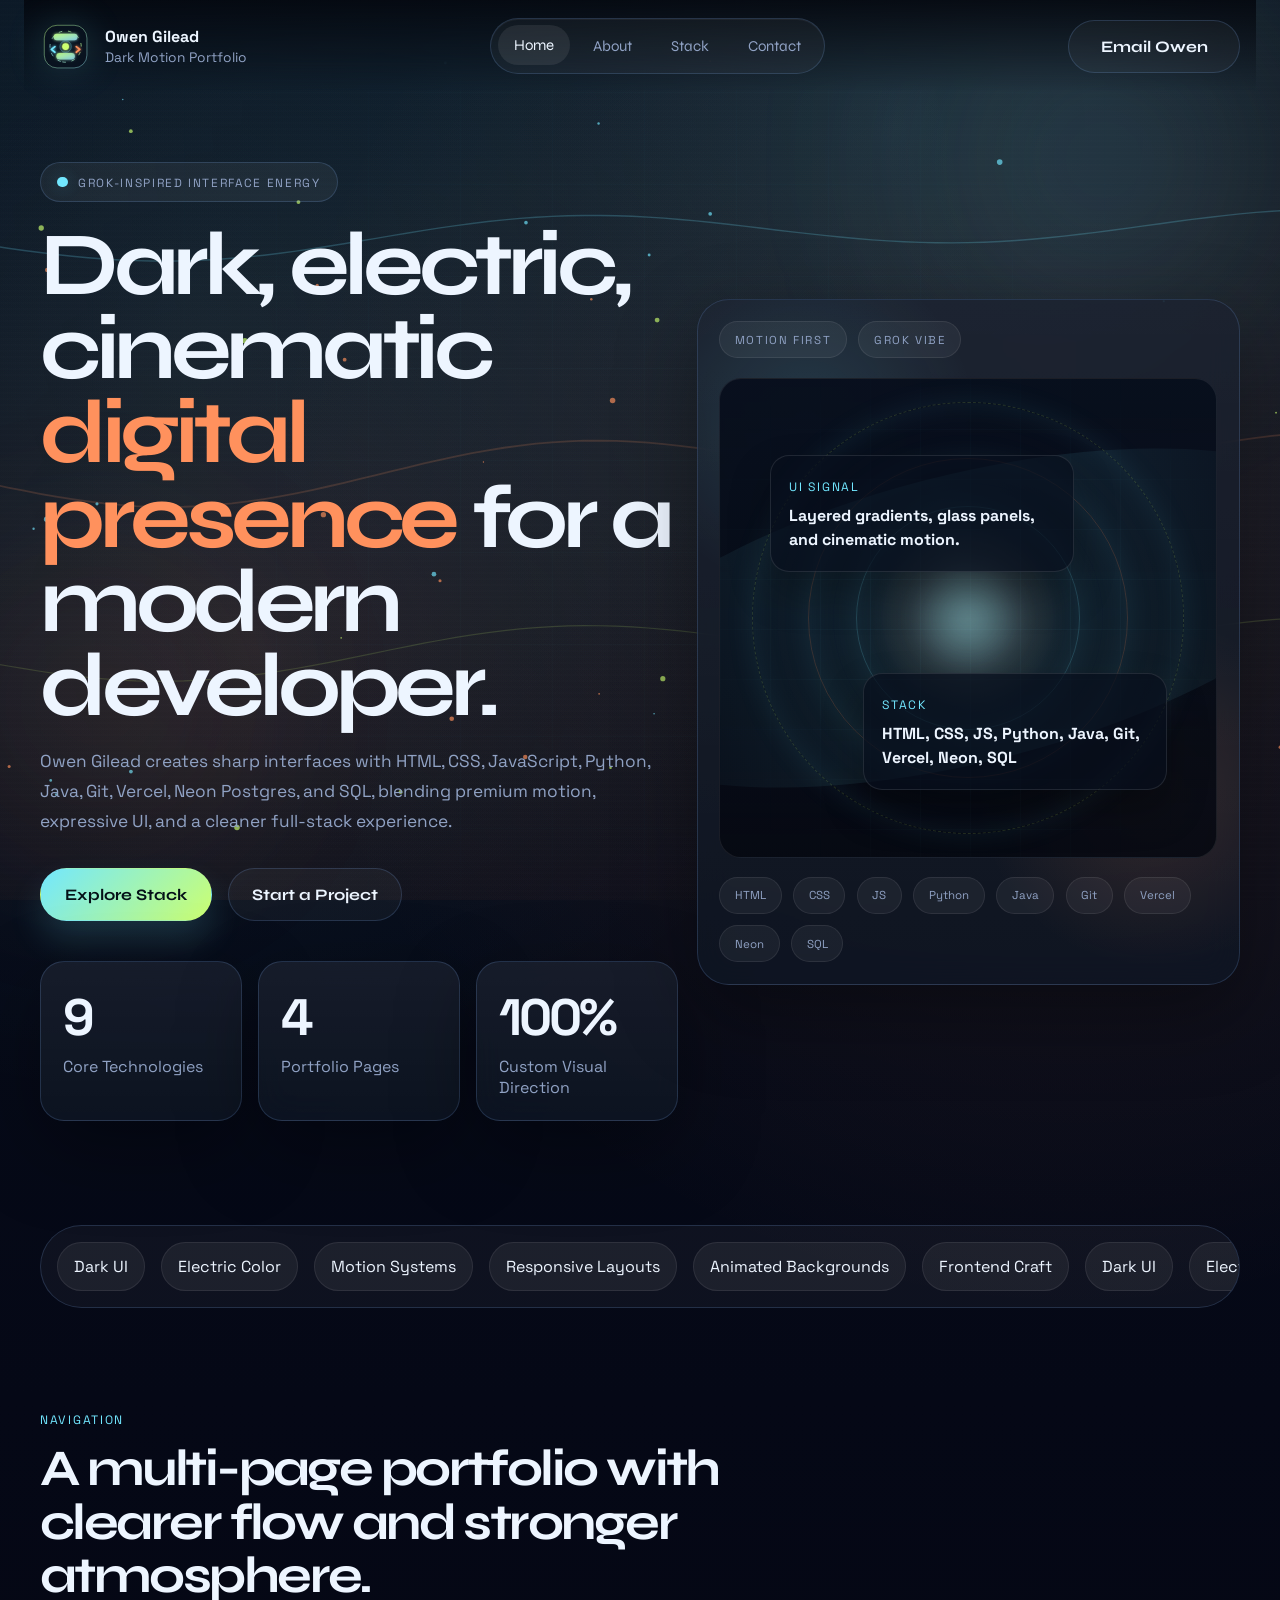
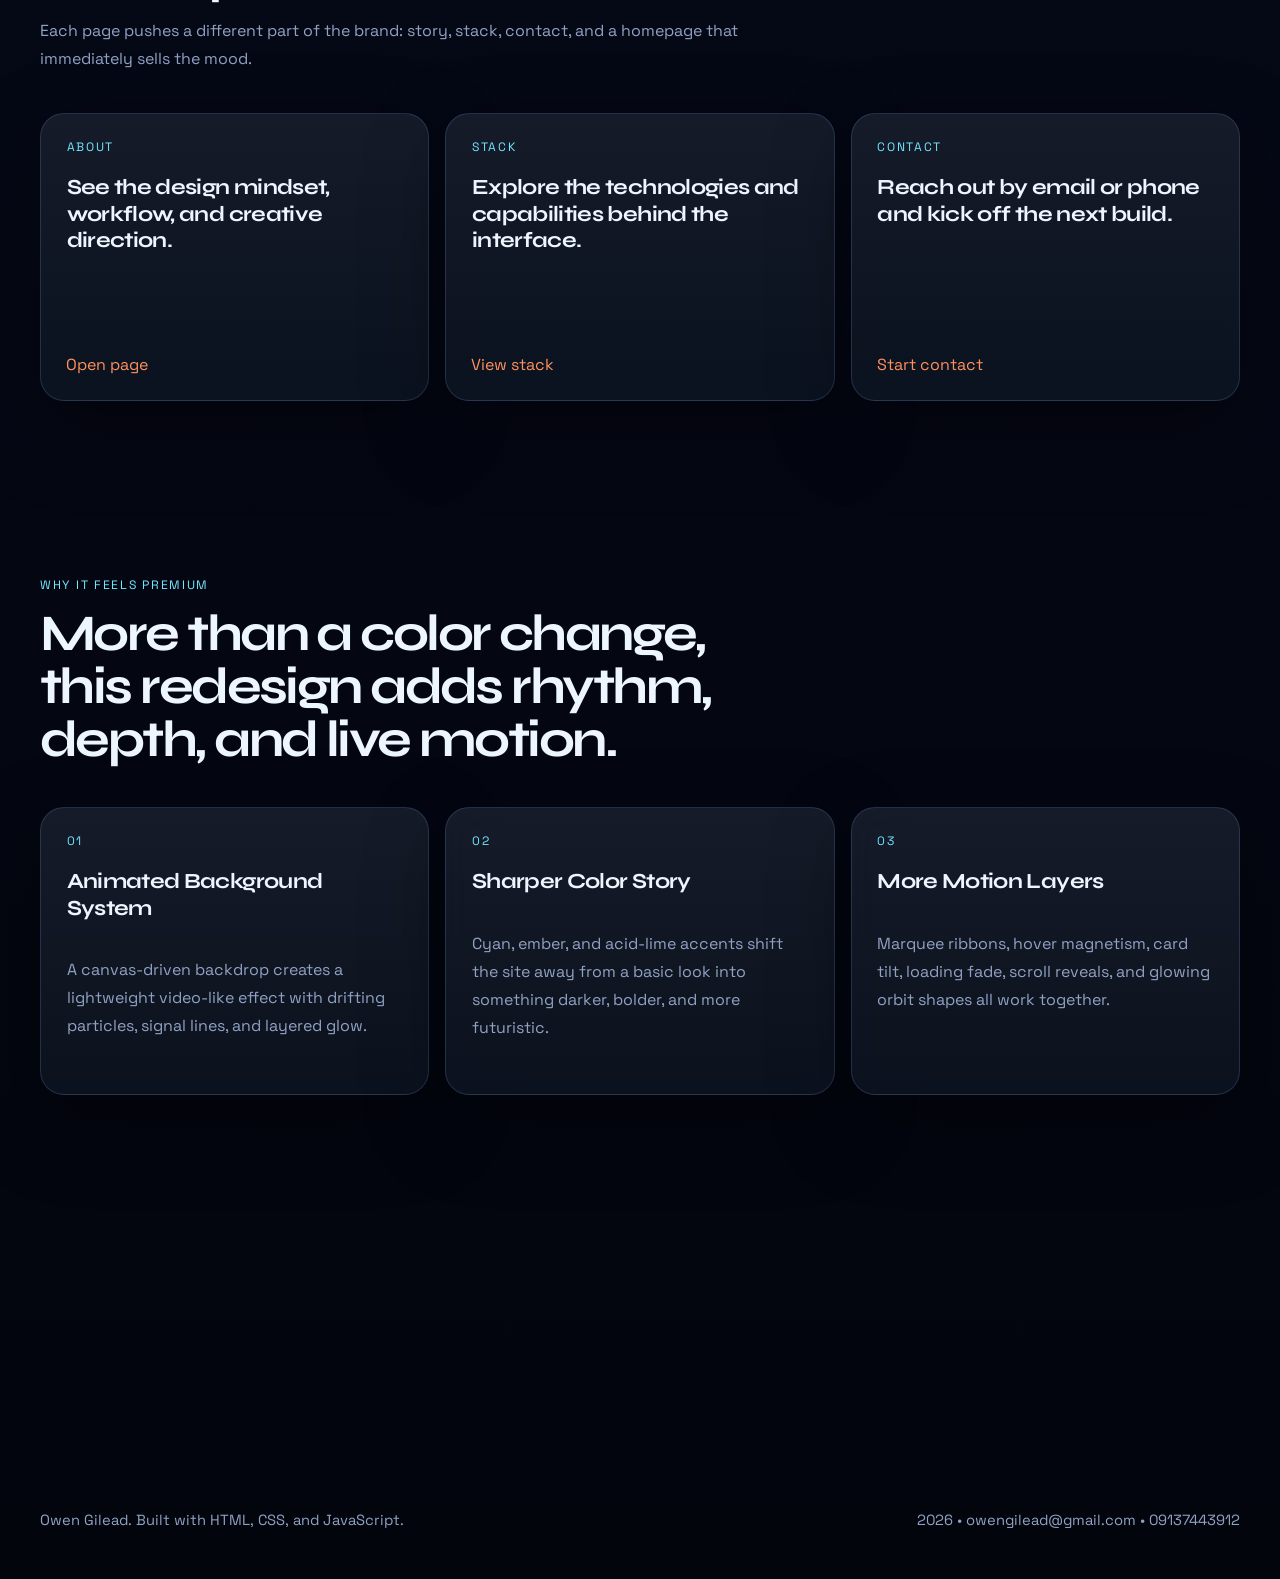
==== index.html @ dc132e9d "update 29" ====
<!DOCTYPE html>
<html lang="en">
<head>
  <meta charset="UTF-8">
  <meta name="viewport" content="width=device-width, initial-scale=1.0">
  <meta
    name="description"
    content="Owen Gilead portfolio with a cinematic, Grok-inspired interface built in HTML, CSS, and JavaScript."
  >
  <title>Owen Gilead | Home</title>
  <link rel="preconnect" href="https://fonts.googleapis.com">
  <link rel="preconnect" href="https://fonts.gstatic.com" crossorigin>
  <link
    href="https://fonts.googleapis.com/css2?family=Space+Grotesk:wght@400;500;700&family=Syne:wght@600;700;800&display=swap"
    rel="stylesheet"
  >
  <link rel="stylesheet" href="styles.css">
</head>
<body class="page-home">
  <div class="page-shell">
    <canvas class="nebula-canvas" aria-hidden="true"></canvas>
    <div class="aurora aurora-one" aria-hidden="true"></div>
    <div class="aurora aurora-two" aria-hidden="true"></div>
    <div class="grid-wash" aria-hidden="true"></div>
    <div class="scanlines" aria-hidden="true"></div>
    <div class="cursor-glow" aria-hidden="true"></div>
    <div class="scroll-progress" aria-hidden="true"></div>

    <header class="site-header">
      <a class="brand magnetic" href="index.html" aria-label="Owen Gilead home">
        <span class="brand-mark" aria-hidden="true">
          <svg viewBox="0 0 72 72" xmlns="http://www.w3.org/2000/svg">
            <defs>
              <linearGradient id="brandGradient" x1="10%" y1="10%" x2="90%" y2="90%">
                <stop offset="0%" stop-color="#72e7ff">
                  <animate attributeName="stop-color" values="#72e7ff;#ccff70;#72e7ff" dur="6s" repeatCount="indefinite"/>
                </stop>
                <stop offset="100%" stop-color="#ff915d">
                  <animate attributeName="stop-color" values="#ff915d;#72e7ff;#ff915d" dur="6s" repeatCount="indefinite"/>
                </stop>
              </linearGradient>
              <filter id="brandGlow" x="-40%" y="-40%" width="180%" height="180%">
                <feGaussianBlur stdDeviation="2.2" result="blur"/>
                <feMerge>
                  <feMergeNode in="blur"/>
                  <feMergeNode in="SourceGraphic"/>
                </feMerge>
              </filter>
            </defs>
            <rect x="6" y="6" width="60" height="60" rx="18" fill="#08101d" fill-opacity=".78" stroke="url(#brandGradient)" stroke-opacity=".65"/>
            <circle cx="36" cy="36" r="22" fill="none" stroke="url(#brandGradient)" stroke-width="1.2" stroke-dasharray="5 8" opacity=".75">
              <animateTransform attributeName="transform" type="rotate" from="0 36 36" to="360 36 36" dur="12s" repeatCount="indefinite"/>
            </circle>
            <g filter="url(#brandGlow)">
              <path d="M21 36 l-5 4 5 4" fill="none" stroke="#72e7ff" stroke-width="2.4" stroke-linecap="round" stroke-linejoin="round"/>
              <path d="M51 36 l5 4 -5 4" fill="none" stroke="#ff915d" stroke-width="2.4" stroke-linecap="round" stroke-linejoin="round"/>
              <rect x="20" y="18" width="32" height="9" rx="4.5" fill="url(#brandGradient)" opacity=".92">
                <animate attributeName="x" values="20;18;20" dur="4.4s" repeatCount="indefinite"/>
                <animate attributeName="width" values="32;36;32" dur="4.4s" repeatCount="indefinite"/>
              </rect>
              <rect x="24" y="45" width="24" height="9" rx="4.5" fill="url(#brandGradient)" opacity=".86">
                <animate attributeName="x" values="24;22;24" dur="4.8s" repeatCount="indefinite"/>
                <animate attributeName="width" values="24;28;24" dur="4.8s" repeatCount="indefinite"/>
              </rect>
              <path d="M36 27 L36 45" fill="none" stroke="url(#brandGradient)" stroke-width="3" stroke-linecap="round">
                <animate attributeName="opacity" values=".45;1;.45" dur="2.6s" repeatCount="indefinite"/>
              </path>
              <circle cx="36" cy="36" r="4.2" fill="#ccff70">
                <animate attributeName="r" values="4.2;5.2;4.2" dur="2.1s" repeatCount="indefinite"/>
              </circle>
              <circle cx="36" cy="36" r="8" fill="none" stroke="#72e7ff" stroke-opacity=".45">
                <animate attributeName="r" values="8;14;8" dur="3.6s" repeatCount="indefinite"/>
                <animate attributeName="stroke-opacity" values=".45;.08;.45" dur="3.6s" repeatCount="indefinite"/>
              </circle>
            </g>
          </svg>
        </span>
        <span class="brand-copy">
          <strong>Owen Gilead</strong>
          <span>Dark Motion Portfolio</span>
        </span>
      </a>

      <nav class="site-nav" aria-label="Primary navigation">
        <a href="index.html">Home</a>
        <a href="about.html">About</a>
        <a href="stack.html">Stack</a>
        <a href="contact.html">Contact</a>
      </nav>

      <a class="button button-ghost magnetic" href="mailto:owengilead@gmail.com">
        Email Owen
      </a>
    </header>

    <main class="page-main">
      <section class="section page-hero hero-grid">
        <div class="hero-copy" data-reveal="up">
          <div class="eyebrow">
            <span class="status-dot"></span>
            Grok-inspired interface energy
          </div>

          <h1>
            Dark, electric, cinematic
            <span class="headline-accent">digital presence</span>
            for a modern developer.
          </h1>

          <p class="hero-text">
            Owen Gilead creates sharp interfaces with HTML, CSS, JavaScript,
            Python, Java, Git, Vercel, Neon Postgres, and SQL, blending premium
            motion, expressive UI, and a cleaner full-stack experience.
          </p>

          <div class="hero-actions">
            <a class="button magnetic" href="stack.html">Explore Stack</a>
            <a class="button button-ghost magnetic" href="contact.html">Start a Project</a>
          </div>

          <div class="hero-metrics">
            <article class="metric-card" data-reveal="up">
              <span class="metric-value" data-count="9">0</span>
              <span class="metric-label">Core Technologies</span>
            </article>
            <article class="metric-card" data-reveal="up" data-delay="120">
              <span class="metric-value" data-count="4">0</span>
              <span class="metric-label">Portfolio Pages</span>
            </article>
            <article class="metric-card" data-reveal="up" data-delay="180">
              <span class="metric-value" data-count="100">0</span>
              <span class="metric-label">Custom Visual Direction</span>
            </article>
          </div>
        </div>

        <div class="hero-visual" data-reveal="left">
          <div class="motion-frame card-tilt">
            <div class="motion-top">
              <span class="pill">Motion First</span>
              <span class="pill">Grok Vibe</span>
            </div>

            <div class="motion-scene">
              <div class="ring ring-a"></div>
              <div class="ring ring-b"></div>
              <div class="ring ring-c"></div>
              <div class="pulse pulse-a"></div>
              <div class="pulse pulse-b"></div>
              <div class="beam"></div>

              <article class="hud-card" data-float>
                <span class="hud-label">UI Signal</span>
                <strong>Layered gradients, glass panels, and cinematic motion.</strong>
              </article>

              <article class="hud-card hud-card-secondary" data-float style="--float-delay: -2.2s;">
                <span class="hud-label">Stack</span>
                <strong>HTML, CSS, JS, Python, Java, Git, Vercel, Neon, SQL</strong>
              </article>
            </div>

            <div class="stack-ribbon">
              <span>HTML</span>
              <span>CSS</span>
              <span>JS</span>
              <span>Python</span>
              <span>Java</span>
              <span>Git</span>
              <span>Vercel</span>
              <span>Neon</span>
              <span>SQL</span>
            </div>
          </div>
        </div>
      </section>

      <section class="section signal-strip" data-reveal="up">
        <div class="marquee">
          <div class="marquee-track">
            <span>Dark UI</span>
            <span>Electric Color</span>
            <span>Motion Systems</span>
            <span>Responsive Layouts</span>
            <span>Animated Backgrounds</span>
            <span>Frontend Craft</span>
            <span>Dark UI</span>
            <span>Electric Color</span>
            <span>Motion Systems</span>
            <span>Responsive Layouts</span>
            <span>Animated Backgrounds</span>
            <span>Frontend Craft</span>
          </div>
        </div>
      </section>

      <section class="section">
        <div class="section-heading" data-reveal="up">
          <span class="section-kicker">Navigation</span>
          <h2>A multi-page portfolio with clearer flow and stronger atmosphere.</h2>
          <p>
            Each page pushes a different part of the brand: story, stack, contact,
            and a homepage that immediately sells the mood.
          </p>
        </div>

        <div class="page-card-grid">
          <a class="nav-card card-tilt" href="about.html" data-reveal="up">
            <span class="card-tag">About</span>
            <h3>See the design mindset, workflow, and creative direction.</h3>
            <span class="card-arrow">Open page</span>
          </a>

          <a class="nav-card card-tilt" href="stack.html" data-reveal="up" data-delay="100">
            <span class="card-tag">Stack</span>
            <h3>Explore the technologies and capabilities behind the interface.</h3>
            <span class="card-arrow">View stack</span>
          </a>

          <a class="nav-card card-tilt" href="contact.html" data-reveal="up" data-delay="180">
            <span class="card-tag">Contact</span>
            <h3>Reach out by email or phone and kick off the next build.</h3>
            <span class="card-arrow">Start contact</span>
          </a>
        </div>
      </section>

      <section class="section">
        <div class="section-heading" data-reveal="up">
          <span class="section-kicker">Why It Feels Premium</span>
          <h2>More than a color change, this redesign adds rhythm, depth, and live motion.</h2>
        </div>

        <div class="feature-grid">
          <article class="feature-card card-tilt" data-reveal="up">
            <span class="feature-number">01</span>
            <h3>Animated Background System</h3>
            <p>
              A canvas-driven backdrop creates a lightweight video-like effect
              with drifting particles, signal lines, and layered glow.
            </p>
          </article>

          <article class="feature-card card-tilt" data-reveal="up" data-delay="100">
            <span class="feature-number">02</span>
            <h3>Sharper Color Story</h3>
            <p>
              Cyan, ember, and acid-lime accents shift the site away from a basic
              look into something darker, bolder, and more futuristic.
            </p>
          </article>

          <article class="feature-card card-tilt" data-reveal="up" data-delay="180">
            <span class="feature-number">03</span>
            <h3>More Motion Layers</h3>
            <p>
              Marquee ribbons, hover magnetism, card tilt, loading fade, scroll
              reveals, and glowing orbit shapes all work together.
            </p>
          </article>
        </div>
      </section>

      <section class="section cta-section" data-reveal="up">
        <div class="cta-panel card-tilt">
          <div>
            <span class="section-kicker">Next Step</span>
            <h2>Want the same energy applied to your own project?</h2>
          </div>
          <div class="cta-actions">
            <a class="button magnetic" href="contact.html">Let’s Talk</a>
            <a class="button button-ghost magnetic" href="about.html">Read More</a>
          </div>
        </div>
      </section>
    </main>

    <footer class="site-footer">
      <p>Owen Gilead. Built with HTML, CSS, and JavaScript.</p>
      <p><span data-year></span> • owengilead@gmail.com • 09137443912</p>
    </footer>
  </div>

  <script src="script.js"></script>
</body>
</html>
---- styles.css ----
:root {
  --bg: #050816;
  --bg-deep: #03050d;
  --surface: rgba(9, 16, 31, 0.76);
  --surface-strong: rgba(12, 20, 38, 0.92);
  --text: #edf5ff;
  --muted: #90a2c4;
  --line: rgba(135, 185, 255, 0.18);
  --accent: #72e7ff;
  --accent-strong: #ff915d;
  --accent-alt: #ccff70;
  --accent-glow: rgba(114, 231, 255, 0.24);
  --shadow: 0 28px 80px rgba(0, 0, 0, 0.34);
  --radius-xl: 32px;
  --radius-lg: 24px;
  --max-width: 1200px;
  --ease-out: cubic-bezier(0.22, 1, 0.36, 1);
}

body.page-home {
  --accent: #72e7ff;
  --accent-strong: #ff915d;
}

body.page-about {
  --accent: #86ecff;
  --accent-strong: #ff8d73;
}

body.page-stack {
  --accent: #74d8ff;
  --accent-strong: #ffb45d;
}

body.page-contact {
  --accent: #79ffd6;
  --accent-strong: #ff8665;
}

*,
*::before,
*::after {
  box-sizing: border-box;
}

html {
  scroll-behavior: smooth;
}

body {
  margin: 0;
  min-height: 100vh;
  background:
    radial-gradient(circle at 15% 10%, rgba(114, 231, 255, 0.09), transparent 26%),
    radial-gradient(circle at 84% 16%, rgba(255, 145, 93, 0.11), transparent 28%),
    linear-gradient(180deg, #08101d 0%, #050816 44%, #03050d 100%);
  color: var(--text);
  font-family: "Space Grotesk", "Segoe UI", sans-serif;
  overflow-x: hidden;
  opacity: 0;
  transition: opacity 700ms ease;
}

body.is-ready {
  opacity: 1;
}

img,
canvas {
  display: block;
  max-width: 100%;
}

a {
  color: inherit;
  text-decoration: none;
}

button,
input,
select,
textarea {
  font: inherit;
}

button,
a,
.card-tilt {
  -webkit-tap-highlight-color: transparent;
}

.page-shell {
  position: relative;
  isolation: isolate;
}

.nebula-canvas,
.aurora,
.grid-wash,
.scanlines,
.cursor-glow,
.scroll-progress {
  pointer-events: none;
  position: fixed;
}

.nebula-canvas {
  inset: 0;
  width: 100%;
  height: 100%;
  z-index: -6;
  opacity: 0.92;
}

.aurora {
  z-index: -5;
  filter: blur(110px);
  opacity: 0.7;
}

.aurora-one {
  width: 32rem;
  height: 32rem;
  top: -6rem;
  right: -5rem;
  background: radial-gradient(circle, rgba(114, 231, 255, 0.28), transparent 64%);
  animation: auroraShift 18s ease-in-out infinite alternate;
}

.aurora-two {
  width: 28rem;
  height: 28rem;
  left: -8rem;
  top: 30rem;
  background: radial-gradient(circle, rgba(255, 145, 93, 0.22), transparent 60%);
  animation: auroraShift 22s ease-in-out infinite alternate-reverse;
}

.grid-wash,
.scanlines {
  inset: 0;
}

.grid-wash {
  z-index: -4;
  opacity: 0.24;
  background-image:
    linear-gradient(rgba(114, 231, 255, 0.08) 1px, transparent 1px),
    linear-gradient(90deg, rgba(114, 231, 255, 0.08) 1px, transparent 1px);
  background-size: 92px 92px;
  mask-image: radial-gradient(circle at center, black 35%, transparent 95%);
}

.scanlines {
  z-index: -3;
  opacity: 0.13;
  background: linear-gradient(180deg, rgba(255, 255, 255, 0) 0, rgba(255, 255, 255, 0.06) 50%, rgba(255, 255, 255, 0) 100%);
  background-size: 100% 6px;
}

.cursor-glow {
  width: 24rem;
  height: 24rem;
  left: 0;
  top: 0;
  z-index: -2;
  border-radius: 50%;
  background: radial-gradient(circle, rgba(114, 231, 255, 0.13), transparent 68%);
  transform: translate(-50%, -50%);
  opacity: 0;
  transition: opacity 240ms ease;
}

.scroll-progress {
  top: 0;
  left: 0;
  width: 100%;
  height: 3px;
  z-index: 60;
  transform: scaleX(var(--scroll-progress, 0));
  transform-origin: left center;
  background: linear-gradient(90deg, var(--accent), var(--accent-strong), var(--accent-alt));
  box-shadow: 0 0 18px var(--accent-glow);
}

.site-header {
  width: min(calc(100% - 2rem), var(--max-width));
  margin: 0 auto;
  padding: 1.15rem 0 0;
  display: flex;
  align-items: center;
  justify-content: space-between;
  gap: 1rem;
  position: sticky;
  top: 0;
  z-index: 40;
}

.site-header::before {
  content: "";
  position: absolute;
  inset: 0 -1rem auto;
  height: calc(100% + 1rem);
  background: linear-gradient(180deg, rgba(4, 7, 14, 0.86), rgba(4, 7, 14, 0));
  backdrop-filter: blur(18px);
  z-index: -1;
}

.brand {
  display: inline-flex;
  align-items: center;
  gap: 0.85rem;
  transition: transform 220ms var(--ease-out);
}

.brand-mark {
  width: 3.2rem;
  height: 3.2rem;
  display: block;
  flex: 0 0 auto;
  filter: drop-shadow(0 0 18px rgba(114, 231, 255, 0.18));
}

.brand-mark svg {
  width: 100%;
  height: 100%;
  display: block;
  overflow: visible;
}

.brand-copy {
  display: flex;
  flex-direction: column;
  gap: 0.08rem;
  font-size: 0.86rem;
  color: var(--muted);
}

.brand-copy strong {
  color: var(--text);
  font-size: 1rem;
}

.site-nav {
  display: inline-flex;
  align-items: center;
  gap: 0.45rem;
  padding: 0.42rem;
  border: 1px solid var(--line);
  border-radius: 999px;
  background: rgba(255, 255, 255, 0.04);
  box-shadow: inset 0 1px 0 rgba(255, 255, 255, 0.05);
}

.site-nav a {
  padding: 0.7rem 1rem;
  border-radius: 999px;
  color: var(--muted);
  font-size: 0.94rem;
  transition: color 220ms ease, background-color 220ms ease, transform 220ms var(--ease-out);
}

.site-nav a:hover,
.site-nav a:focus-visible,
.site-nav a.is-active {
  color: var(--text);
  background: rgba(255, 255, 255, 0.08);
  transform: translateY(-1px);
}

.page-main {
  position: relative;
  z-index: 1;
}

.section {
  width: min(calc(100% - 2rem), var(--max-width));
  margin: 0 auto;
  padding: 5.5rem 0;
}
.page-hero,
.page-intro {
  min-height: calc(100vh - 6rem);
  display: grid;
  align-items: center;
}

.hero-grid,
.intro-grid,
.story-grid,
.contact-layout,
.cta-panel {
  display: grid;
  gap: 1.2rem;
}

.hero-grid,
.intro-grid {
  grid-template-columns: 1.08fr 0.92fr;
}

.hero-copy,
.title-text {
  max-width: 42rem;
}

.hero-visual {
  position: relative;
}

.eyebrow,
.section-kicker,
.pill,
.card-tag,
.hud-label,
.feature-number {
  letter-spacing: 0.14em;
  text-transform: uppercase;
}

.eyebrow {
  display: inline-flex;
  align-items: center;
  gap: 0.65rem;
  width: fit-content;
  padding: 0.72rem 1rem;
  border-radius: 999px;
  border: 1px solid var(--line);
  background: rgba(255, 255, 255, 0.05);
  color: var(--muted);
  font-size: 0.74rem;
}

.status-dot {
  width: 0.66rem;
  height: 0.66rem;
  border-radius: 50%;
  background: var(--accent);
  box-shadow: 0 0 16px var(--accent-glow);
}

h1,
h2,
h3,
h4,
.button,
.site-nav a {
  font-family: "Syne", "Space Grotesk", sans-serif;
}

h1 {
  margin: 1.3rem 0 1rem;
  font-size: clamp(3rem, 7vw, 6.6rem);
  line-height: 0.94;
  letter-spacing: -0.06em;
  max-width: 11ch;
}

.headline-accent {
  color: var(--accent-strong);
}

.hero-text,
.section-heading p,
.story-panel p,
.value-card p,
.feature-card p,
.tech-card p,
.timeline-step p,
.contact-card p,
.form-intro,
.form-note,
.title-side p {
  color: var(--muted);
  line-height: 1.75;
}

.hero-text {
  font-size: 1.08rem;
  max-width: 39rem;
}

.hero-actions,
.cta-actions {
  display: flex;
  flex-wrap: wrap;
  gap: 1rem;
  margin-top: 2rem;
}

.button {
  display: inline-flex;
  align-items: center;
  justify-content: center;
  min-width: 10.75rem;
  padding: 1rem 1.45rem;
  border-radius: 999px;
  background: linear-gradient(135deg, var(--accent), var(--accent-alt));
  color: #041017;
  border: 1px solid transparent;
  font-weight: 700;
  box-shadow: 0 18px 34px rgba(114, 231, 255, 0.16);
  transition: transform 240ms var(--ease-out), box-shadow 240ms var(--ease-out), filter 240ms ease;
}

.button:hover,
.button:focus-visible {
  transform: translateY(-2px);
  box-shadow: 0 20px 46px rgba(114, 231, 255, 0.18);
  filter: saturate(1.05);
}

.button-ghost {
  color: var(--text);
  background: rgba(255, 255, 255, 0.04);
  border-color: var(--line);
  box-shadow: none;
}

.metric-card,
.motion-frame,
.nav-card,
.feature-card,
.title-side,
.story-panel,
.value-card,
.timeline-step,
.tech-card,
.matrix-panel,
.contact-card,
.form-card,
.cta-panel {
  position: relative;
  border: 1px solid var(--line);
  background: linear-gradient(180deg, rgba(255, 255, 255, 0.06), rgba(255, 255, 255, 0.02)), var(--surface);
  backdrop-filter: blur(16px);
  box-shadow: var(--shadow);
}

.hero-metrics {
  margin-top: 2.5rem;
  display: grid;
  grid-template-columns: repeat(3, minmax(0, 1fr));
  gap: 1rem;
}

.metric-card {
  padding: 1.4rem;
  border-radius: var(--radius-lg);
}

.metric-value {
  display: block;
  margin-bottom: 0.4rem;
  font-size: clamp(2rem, 4vw, 3.4rem);
  font-weight: 800;
  letter-spacing: -0.06em;
}

.metric-label {
  color: var(--muted);
}

.motion-frame {
  border-radius: var(--radius-xl);
  padding: 1.35rem;
  min-height: 40rem;
  overflow: hidden;
}

.motion-frame::before {
  content: "";
  position: absolute;
  inset: 0;
  background: radial-gradient(circle at 20% 18%, rgba(114, 231, 255, 0.12), transparent 24%), radial-gradient(circle at 84% 72%, rgba(255, 145, 93, 0.14), transparent 26%);
  pointer-events: none;
}

.motion-top,
.stack-ribbon {
  position: relative;
  z-index: 1;
  display: flex;
  flex-wrap: wrap;
  gap: 0.7rem;
}

.pill,
.stack-ribbon span {
  padding: 0.66rem 0.92rem;
  border-radius: 999px;
  border: 1px solid rgba(255, 255, 255, 0.08);
  background: rgba(255, 255, 255, 0.05);
  color: var(--muted);
  font-size: 0.72rem;
}

.motion-scene {
  position: relative;
  margin: 1.2rem 0;
  min-height: 30rem;
  border-radius: calc(var(--radius-xl) - 10px);
  overflow: hidden;
  border: 1px solid rgba(255, 255, 255, 0.08);
  background: radial-gradient(circle at center, rgba(114, 231, 255, 0.12), transparent 28%), linear-gradient(180deg, rgba(8, 15, 29, 0.96), rgba(5, 8, 16, 0.84));
}

.motion-scene::before {
  content: "";
  position: absolute;
  inset: 0;
  background-image: linear-gradient(rgba(114, 231, 255, 0.1) 1px, transparent 1px), linear-gradient(90deg, rgba(114, 231, 255, 0.1) 1px, transparent 1px);
  background-size: 50px 50px;
  opacity: 0.35;
  mask-image: radial-gradient(circle at center, black 28%, transparent 90%);
}

.ring,
.pulse,
.beam {
  position: absolute;
  inset: 50% auto auto 50%;
  transform: translate(-50%, -50%);
  border-radius: 50%;
}

.ring {
  border: 1px solid rgba(114, 231, 255, 0.2);
  box-shadow: inset 0 0 30px rgba(114, 231, 255, 0.08), 0 0 30px rgba(114, 231, 255, 0.08);
}

.ring-a {
  width: 14rem;
  height: 14rem;
  animation: spinSlow 18s linear infinite;
}

.ring-b {
  width: 20rem;
  height: 20rem;
  border-color: rgba(255, 145, 93, 0.18);
  animation: spinReverse 22s linear infinite;
}

.ring-c {
  width: 27rem;
  height: 27rem;
  border-style: dashed;
  border-color: rgba(204, 255, 112, 0.16);
  animation: spinSlow 30s linear infinite;
}

.pulse {
  filter: blur(10px);
}

.pulse-a {
  width: 7rem;
  height: 7rem;
  background: radial-gradient(circle, rgba(114, 231, 255, 0.44), transparent 72%);
  animation: pulseBloom 4s ease-in-out infinite;
}

.pulse-b {
  width: 12rem;
  height: 12rem;
  background: radial-gradient(circle, rgba(255, 145, 93, 0.2), transparent 74%);
  animation: pulseBloom 6s ease-in-out infinite reverse;
}

.beam {
  width: 160%;
  height: 18rem;
  background: linear-gradient(90deg, transparent 0, rgba(114, 231, 255, 0.12) 50%, transparent 100%);
  transform: translate(-50%, -50%) rotate(-14deg);
  animation: beamSweep 9s linear infinite;
}

.hud-card {
  position: absolute;
  top: 16%;
  left: 10%;
  width: min(19rem, 72%);
  padding: 1.15rem;
  border-radius: 1.2rem;
  border: 1px solid rgba(255, 255, 255, 0.1);
  background: rgba(8, 15, 29, 0.72);
  box-shadow: 0 20px 40px rgba(0, 0, 0, 0.26);
}

.hud-card strong {
  display: block;
  margin-top: 0.55rem;
  line-height: 1.5;
}

.hud-card-secondary {
  top: auto;
  left: auto;
  right: 10%;
  bottom: 14%;
}

[data-float] {
  animation: floatLift 7s ease-in-out infinite;
  animation-delay: var(--float-delay, 0s);
}
.hud-label,
.section-kicker,
.card-tag,
.feature-number {
  color: var(--accent);
  font-size: 0.76rem;
}

.signal-strip {
  padding-top: 1rem;
  padding-bottom: 1rem;
}

.marquee {
  overflow: hidden;
  border-radius: 999px;
  border: 1px solid var(--line);
  background: rgba(255, 255, 255, 0.04);
}

.marquee-track {
  display: flex;
  gap: 1rem;
  width: max-content;
  padding: 1rem;
  animation: marqueeSlide 22s linear infinite;
}

.marquee-track span {
  padding: 0.8rem 1rem;
  border-radius: 999px;
  background: rgba(255, 255, 255, 0.06);
  border: 1px solid rgba(255, 255, 255, 0.08);
  white-space: nowrap;
}

.section-heading {
  display: grid;
  gap: 0.9rem;
  max-width: 46rem;
  margin-bottom: 2.5rem;
}

.section-heading h2,
.story-panel h2,
.form-card h2,
.cta-panel h2 {
  margin: 0;
  font-size: clamp(2rem, 4vw, 3.5rem);
  line-height: 1.04;
  letter-spacing: -0.05em;
}

.section-heading p {
  margin: 0;
}

.page-card-grid,
.feature-grid,
.value-grid,
.tech-grid,
.timeline-grid {
  display: grid;
  gap: 1rem;
}

.page-card-grid,
.feature-grid,
.value-grid {
  grid-template-columns: repeat(3, minmax(0, 1fr));
}

.nav-card,
.feature-card,
.value-card,
.tech-card {
  padding: 1.6rem;
  border-radius: var(--radius-lg);
  min-height: 18rem;
}

.nav-card,
.feature-card,
.value-card {
  display: flex;
  flex-direction: column;
  gap: 0.4rem;
}

.nav-card h3,
.feature-card h3,
.value-card h3,
.tech-card h3,
.timeline-step h3,
.title-side h3,
.contact-card h3 {
  margin: 0.8rem 0;
  font-size: 1.35rem;
  line-height: 1.22;
  letter-spacing: -0.03em;
}

.card-arrow {
  display: inline-flex;
  margin-top: auto;
  color: var(--accent-strong);
}

.intro-grid {
  min-height: auto;
  padding-top: 3rem;
}

.title-side {
  border-radius: var(--radius-xl);
  padding: 1.8rem;
}

.mini-stats {
  display: grid;
  gap: 1rem;
  margin-top: 1.6rem;
}

.mini-stats article {
  padding: 1rem 0;
  border-top: 1px solid rgba(255, 255, 255, 0.08);
}

.mini-stats strong {
  display: block;
  margin-bottom: 0.35rem;
  font-family: "Syne", "Space Grotesk", sans-serif;
  font-size: 1.1rem;
}

.mini-stats span {
  color: var(--muted);
  line-height: 1.65;
}

.story-grid,
.contact-layout {
  grid-template-columns: repeat(2, minmax(0, 1fr));
}

.story-panel {
  padding: 1.9rem;
  border-radius: var(--radius-xl);
}

.timeline-grid {
  grid-template-columns: repeat(4, minmax(0, 1fr));
}

.timeline-step {
  padding: 1.5rem;
  border-radius: var(--radius-lg);
  min-height: 15rem;
}

.timeline-step span {
  display: inline-flex;
  padding: 0.68rem 0.9rem;
  border-radius: 999px;
  background: rgba(255, 255, 255, 0.06);
  border: 1px solid rgba(255, 255, 255, 0.08);
  color: var(--accent);
}

.tech-grid {
  grid-template-columns: repeat(3, minmax(0, 1fr));
}

.matrix-panel {
  border-radius: var(--radius-xl);
  padding: 2rem;
}

.matrix-row {
  display: grid;
  grid-template-columns: 11rem 1fr auto;
  align-items: center;
  gap: 1rem;
  padding: 1rem 0;
  border-top: 1px solid rgba(255, 255, 255, 0.08);
}

.matrix-row strong {
  color: var(--accent-strong);
}

.matrix-bar {
  height: 0.8rem;
  border-radius: 999px;
  background: rgba(255, 255, 255, 0.06);
  overflow: hidden;
}

.matrix-bar i {
  display: block;
  width: var(--fill);
  height: 100%;
  border-radius: inherit;
  background: linear-gradient(90deg, var(--accent), var(--accent-strong), var(--accent-alt));
  box-shadow: 0 0 26px rgba(114, 231, 255, 0.18);
}

.contact-column {
  display: grid;
  gap: 1rem;
}

.contact-card,
.form-card {
  border-radius: var(--radius-xl);
}

.contact-card {
  padding: 1.6rem;
  min-height: 14rem;
}

.form-card {
  padding: 2rem;
}

.contact-form {
  display: grid;
  gap: 1rem;
  margin-top: 1.5rem;
}

.field {
  display: grid;
  gap: 0.55rem;
}

.field span {
  color: var(--muted);
  font-size: 0.92rem;
}

.field input,
.field select,
.field textarea {
  width: 100%;
  border: 1px solid rgba(255, 255, 255, 0.1);
  border-radius: 1rem;
  background: rgba(255, 255, 255, 0.05);
  color: var(--text);
  padding: 1rem;
  outline: none;
  transition: border-color 220ms ease, box-shadow 220ms ease, background-color 220ms ease;
}

.field input::placeholder,
.field textarea::placeholder {
  color: rgba(144, 162, 196, 0.88);
}

.field input:focus,
.field select:focus,
.field textarea:focus {
  border-color: rgba(114, 231, 255, 0.4);
  background: rgba(255, 255, 255, 0.07);
  box-shadow: 0 0 0 4px rgba(114, 231, 255, 0.08);
}

.field textarea {
  resize: vertical;
  min-height: 8rem;
}

.form-note {
  margin: 0;
}

.cta-section {
  padding-top: 2rem;
}

.cta-panel {
  grid-template-columns: 1fr auto;
  align-items: center;
  border-radius: var(--radius-xl);
  padding: 2rem;
}

.site-footer {
  width: min(calc(100% - 2rem), var(--max-width));
  margin: 0 auto;
  padding: 0 0 2.2rem;
  display: flex;
  justify-content: space-between;
  gap: 1rem;
  color: var(--muted);
  font-size: 0.92rem;
}

[data-reveal] {
  opacity: 0;
  transform: translate3d(0, 34px, 0);
  transition: opacity 820ms var(--ease-out), transform 820ms var(--ease-out);
  transition-delay: var(--delay, 0ms);
}

[data-reveal="left"] {
  transform: translate3d(48px, 0, 0);
}

[data-reveal].is-visible {
  opacity: 1;
  transform: translate3d(0, 0, 0);
}

.card-tilt,
.magnetic {
  transition: transform 260ms var(--ease-out), border-color 260ms var(--ease-out), background-color 260ms ease;
  transform-style: preserve-3d;
}

.card-tilt.is-tilting,
.contact-card:hover,
.nav-card:hover,
.feature-card:hover,
.value-card:hover,
.tech-card:hover {
  border-color: rgba(114, 231, 255, 0.26);
}

@keyframes auroraShift {
  0% { transform: translate3d(0, 0, 0) scale(1); }
  100% { transform: translate3d(2rem, 1.4rem, 0) scale(1.08); }
}

@keyframes spinSlow {
  from { transform: translate(-50%, -50%) rotate(0deg); }
  to { transform: translate(-50%, -50%) rotate(360deg); }
}

@keyframes spinReverse {
  from { transform: translate(-50%, -50%) rotate(360deg); }
  to { transform: translate(-50%, -50%) rotate(0deg); }
}

@keyframes pulseBloom {
  0%, 100% { transform: translate(-50%, -50%) scale(0.92); opacity: 0.55; }
  50% { transform: translate(-50%, -50%) scale(1.1); opacity: 0.9; }
}

@keyframes beamSweep {
  0% { opacity: 0; transform: translate(-50%, -60%) rotate(-16deg); }
  18%, 72% { opacity: 0.65; }
  100% { opacity: 0; transform: translate(-50%, -38%) rotate(-16deg); }
}

@keyframes floatLift {
  0%, 100% { transform: translateY(0); }
  50% { transform: translateY(-10px); }
}

@keyframes marqueeSlide {
  from { transform: translateX(0); }
  to { transform: translateX(-50%); }
}
@media (max-width: 1100px) {
  .hero-grid,
  .intro-grid,
  .story-grid,
  .contact-layout,
  .cta-panel {
    grid-template-columns: 1fr;
  }

  .page-hero,
  .page-intro {
    min-height: auto;
  }

  .motion-frame {
    min-height: 34rem;
  }

  .page-card-grid,
  .feature-grid,
  .value-grid,
  .timeline-grid,
  .tech-grid {
    grid-template-columns: repeat(2, minmax(0, 1fr));
  }
}

@media (max-width: 820px) {
  .site-header {
    width: min(calc(100% - 1.2rem), var(--max-width));
    padding-top: 0.8rem;
    flex-wrap: wrap;
  }

  .site-nav {
    order: 3;
    width: 100%;
    justify-content: flex-start;
    overflow-x: auto;
  }

  .section,
  .site-footer {
    width: min(calc(100% - 1.2rem), var(--max-width));
  }

  .section {
    padding: 4.2rem 0;
  }

  .hero-metrics,
  .page-card-grid,
  .feature-grid,
  .value-grid,
  .timeline-grid,
  .tech-grid {
    grid-template-columns: 1fr;
  }

  .matrix-row {
    grid-template-columns: 1fr;
    align-items: start;
  }

  .site-footer {
    flex-direction: column;
    padding-bottom: 1.7rem;
  }
}

@media (max-width: 560px) {
  .button,
  .button-ghost {
    width: 100%;
  }

  .hero-actions,
  .cta-actions {
    flex-direction: column;
  }

  .motion-frame,
  .title-side,
  .story-panel,
  .contact-card,
  .form-card,
  .cta-panel,
  .nav-card,
  .feature-card,
  .value-card,
  .tech-card,
  .timeline-step,
  .metric-card {
    border-radius: 22px;
  }

  .site-nav a {
    white-space: nowrap;
  }

  .motion-scene {
    min-height: 24rem;
  }

  .hud-card {
    left: 6%;
    width: 82%;
  }

  .hud-card-secondary {
    right: 6%;
    left: auto;
  }
}

@media (prefers-reduced-motion: reduce) {
  html {
    scroll-behavior: auto;
  }

  *,
  *::before,
  *::after {
    animation: none !important;
    transition-duration: 1ms !important;
    transition-delay: 0ms !important;
  }

  body {
    opacity: 1;
  }

  .cursor-glow {
    display: none;
  }

  [data-reveal] {
    opacity: 1;
    transform: none;
  }
}
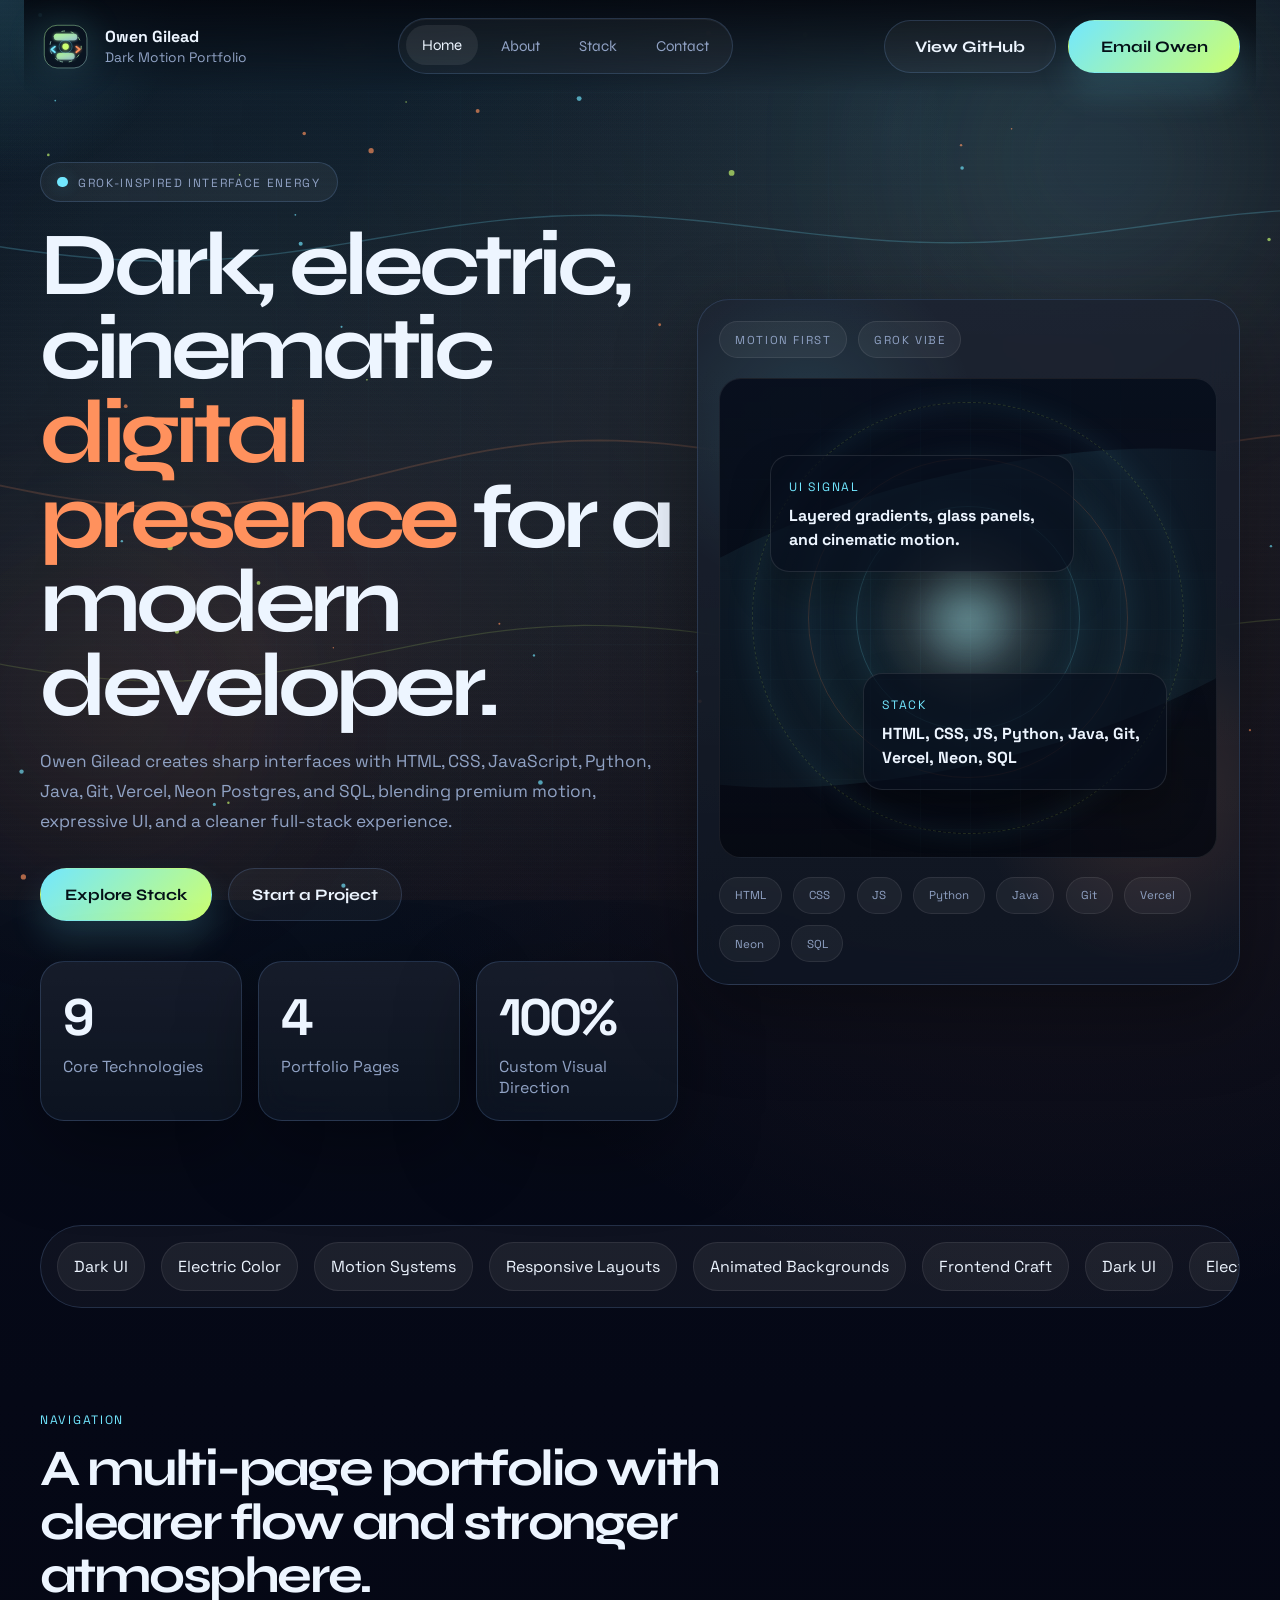
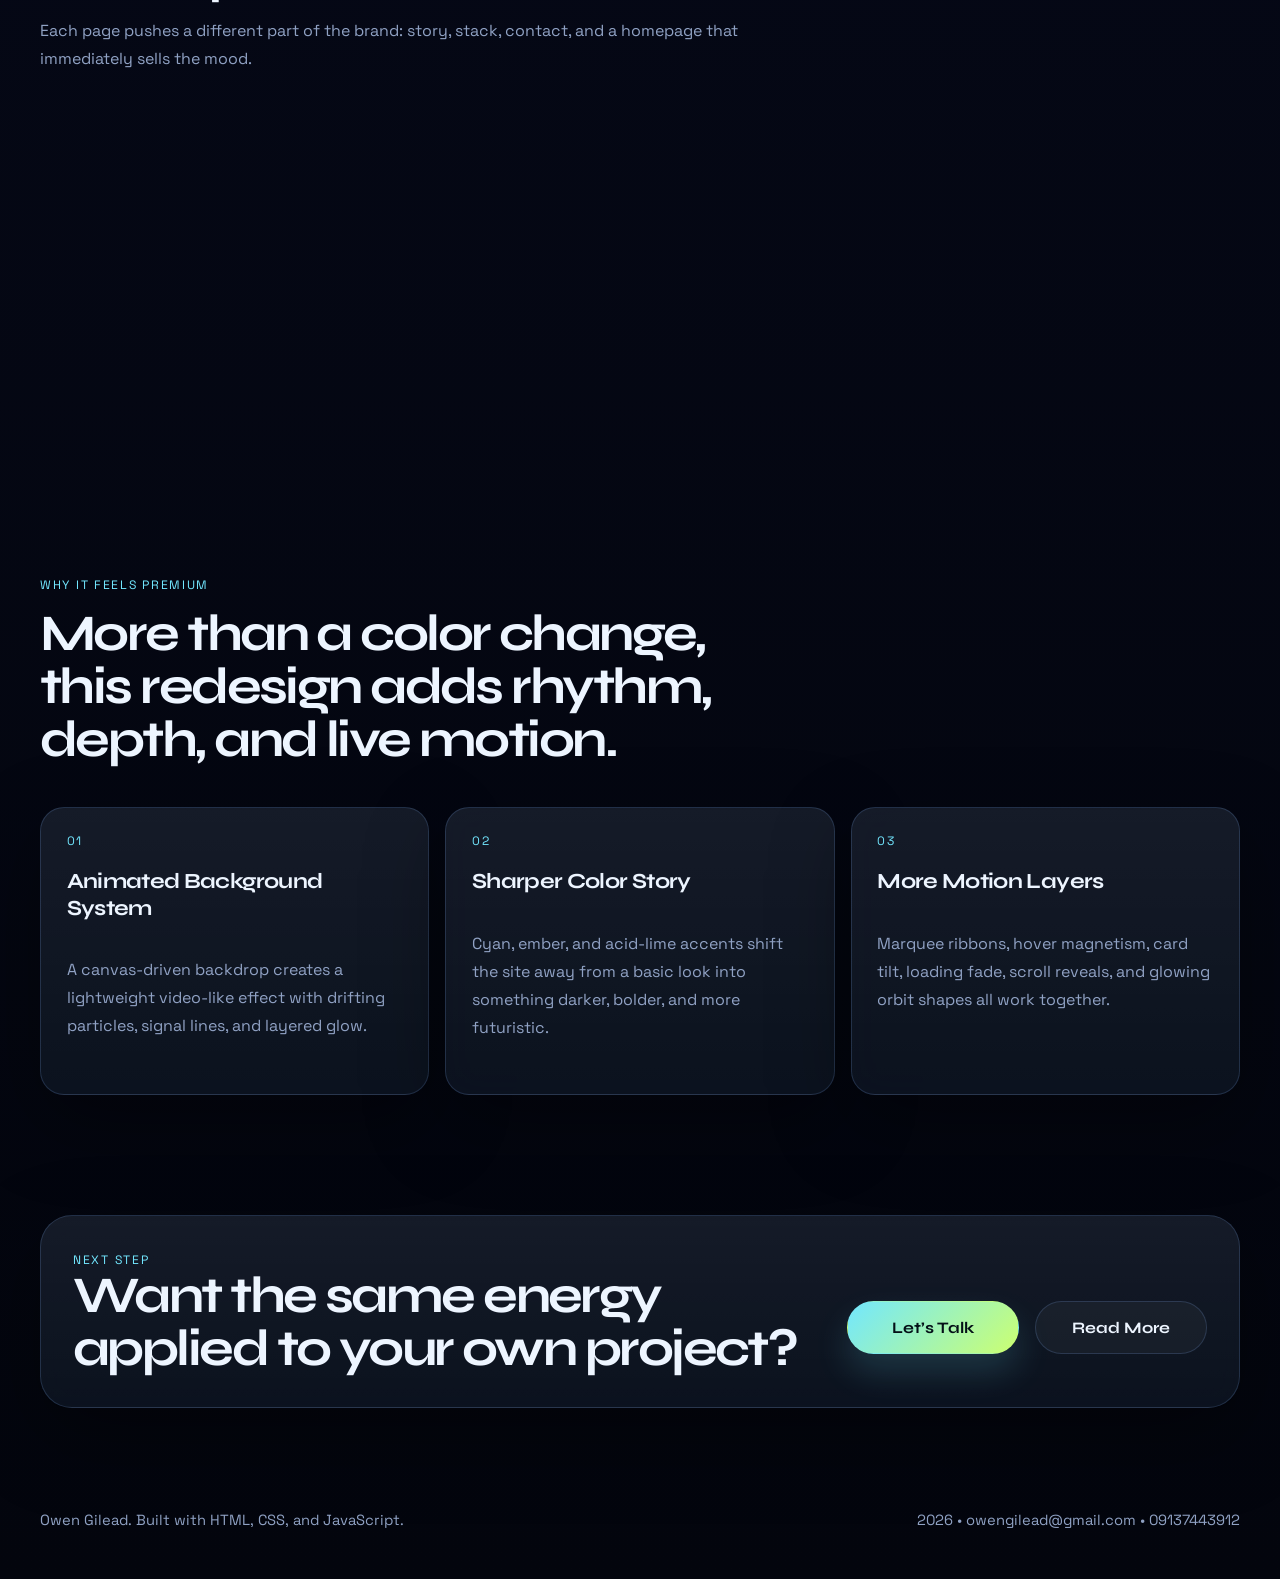
==== commit 604df8a5: "loot" ====
--- a/index.html
+++ b/index.html
@@ -14,6 +14,11 @@
     href="https://fonts.googleapis.com/css2?family=Space+Grotesk:wght@400;500;700&family=Syne:wght@600;700;800&display=swap"
     rel="stylesheet"
   >
+  <script>document.documentElement.classList.add("js");</script>
+  <style>
+    html { background: #03050d; }
+    body { background: #050816; }
+  </style>
   <link rel="stylesheet" href="styles.css">
 </head>
 <body class="page-home">
@@ -88,9 +93,19 @@
         <a href="contact.html">Contact</a>
       </nav>
 
-      <a class="button button-ghost magnetic" href="mailto:owengilead@gmail.com">
-        Email Owen
-      </a>
+      <div class="header-actions">
+        <a
+          class="button button-ghost magnetic"
+          href="https://github.com/gilead60-cmd"
+          target="_blank"
+          rel="noreferrer"
+        >
+          View GitHub
+        </a>
+        <a class="button magnetic" href="mailto:owengilead@gmail.com">
+          Email Owen
+        </a>
+      </div>
     </header>
 
     <main class="page-main">
--- a/styles.css
+++ b/styles.css
@@ -45,6 +45,7 @@
 
 html {
   scroll-behavior: smooth;
+  background-color: var(--bg-deep);
 }
 
 body {
@@ -57,12 +58,11 @@
   color: var(--text);
   font-family: "Space Grotesk", "Segoe UI", sans-serif;
   overflow-x: hidden;
+}
+
+.js .page-shell {
   opacity: 0;
   transition: opacity 700ms ease;
-}
-
-body.is-ready {
-  opacity: 1;
 }
 
 img,
@@ -92,6 +92,10 @@
 .page-shell {
   position: relative;
   isolation: isolate;
+}
+
+.js body.is-ready .page-shell {
+  opacity: 1;
 }
 
 .nebula-canvas,
@@ -266,6 +270,14 @@
   color: var(--text);
   background: rgba(255, 255, 255, 0.08);
   transform: translateY(-1px);
+}
+
+.header-actions {
+  display: inline-flex;
+  align-items: center;
+  justify-content: flex-end;
+  flex-wrap: wrap;
+  gap: 0.75rem;
 }
 
 .page-main {
@@ -1012,6 +1024,15 @@
     overflow-x: auto;
   }
 
+  .header-actions {
+    width: 100%;
+    justify-content: stretch;
+  }
+
+  .header-actions .button {
+    flex: 1 1 12rem;
+  }
+
   .section,
   .site-footer {
     width: min(calc(100% - 1.2rem), var(--max-width));
@@ -1099,7 +1120,7 @@
     transition-delay: 0ms !important;
   }
 
-  body {
+  .js .page-shell {
     opacity: 1;
   }
 
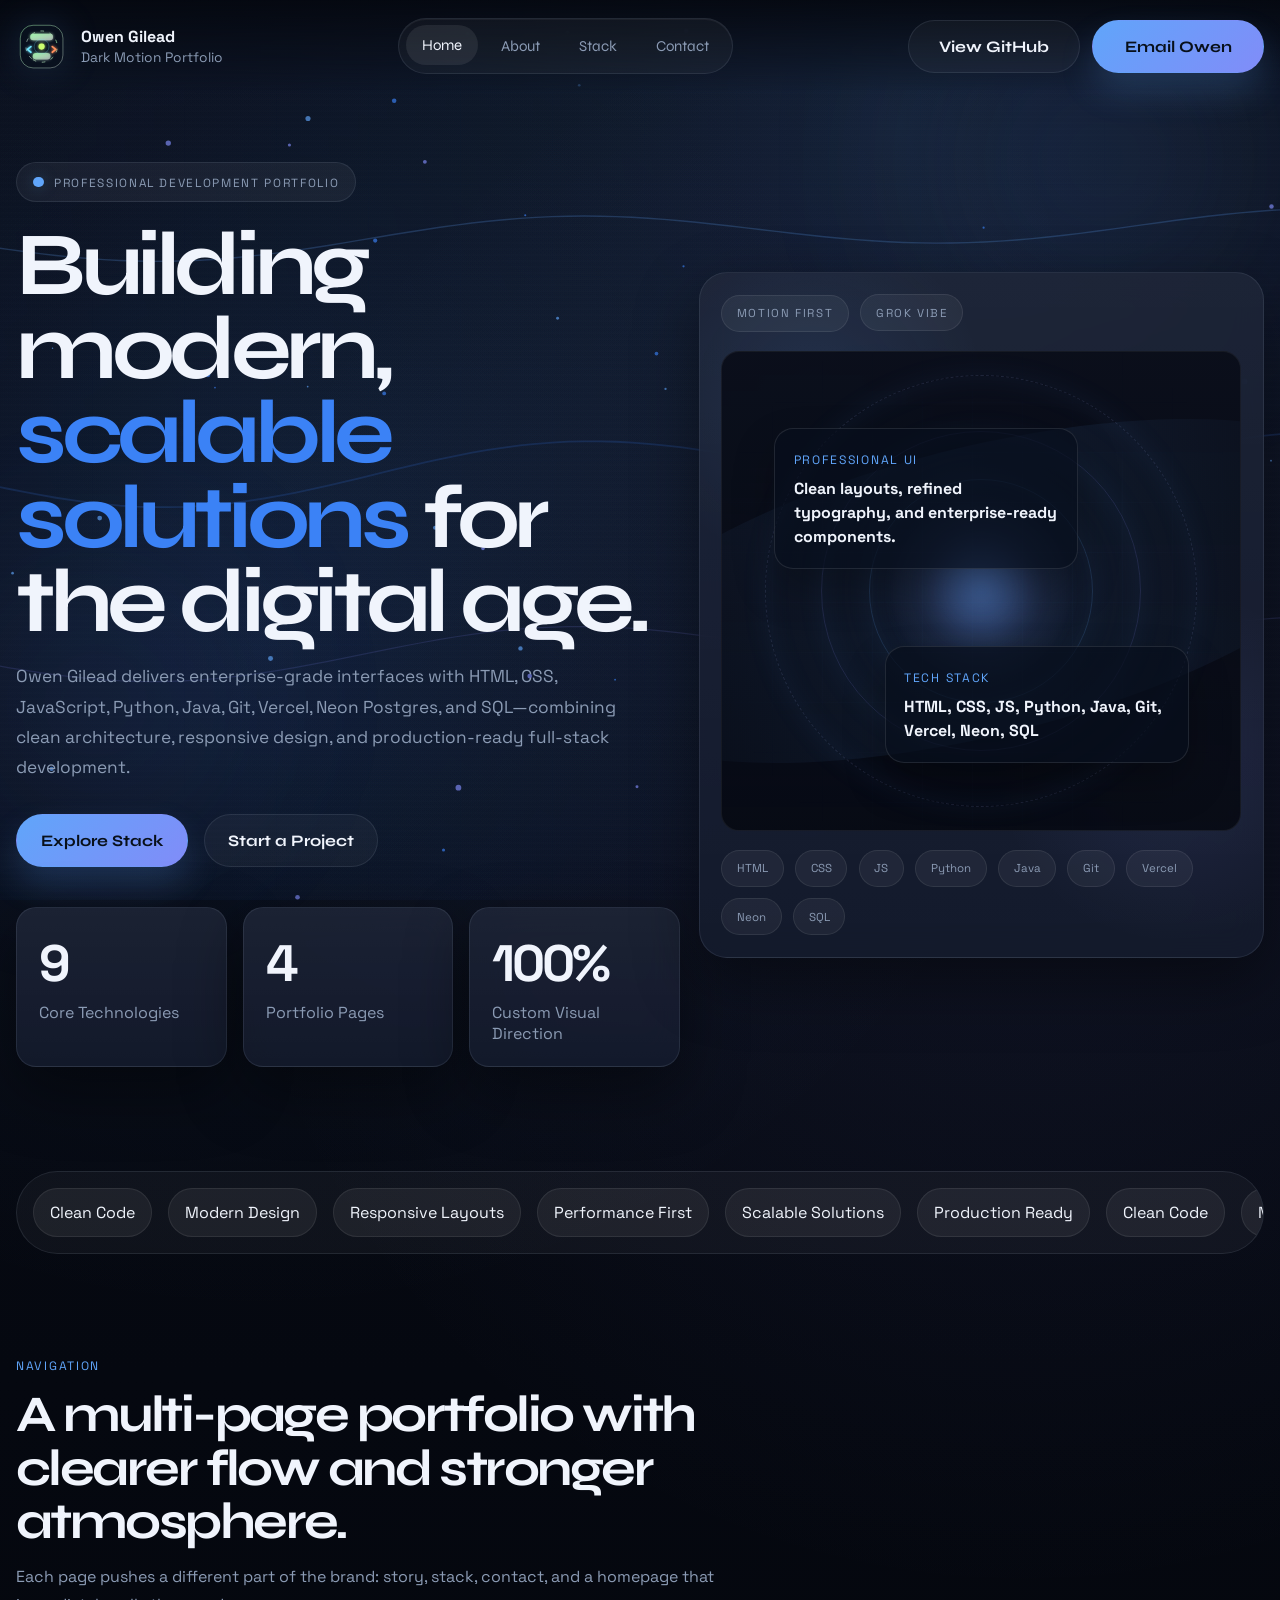
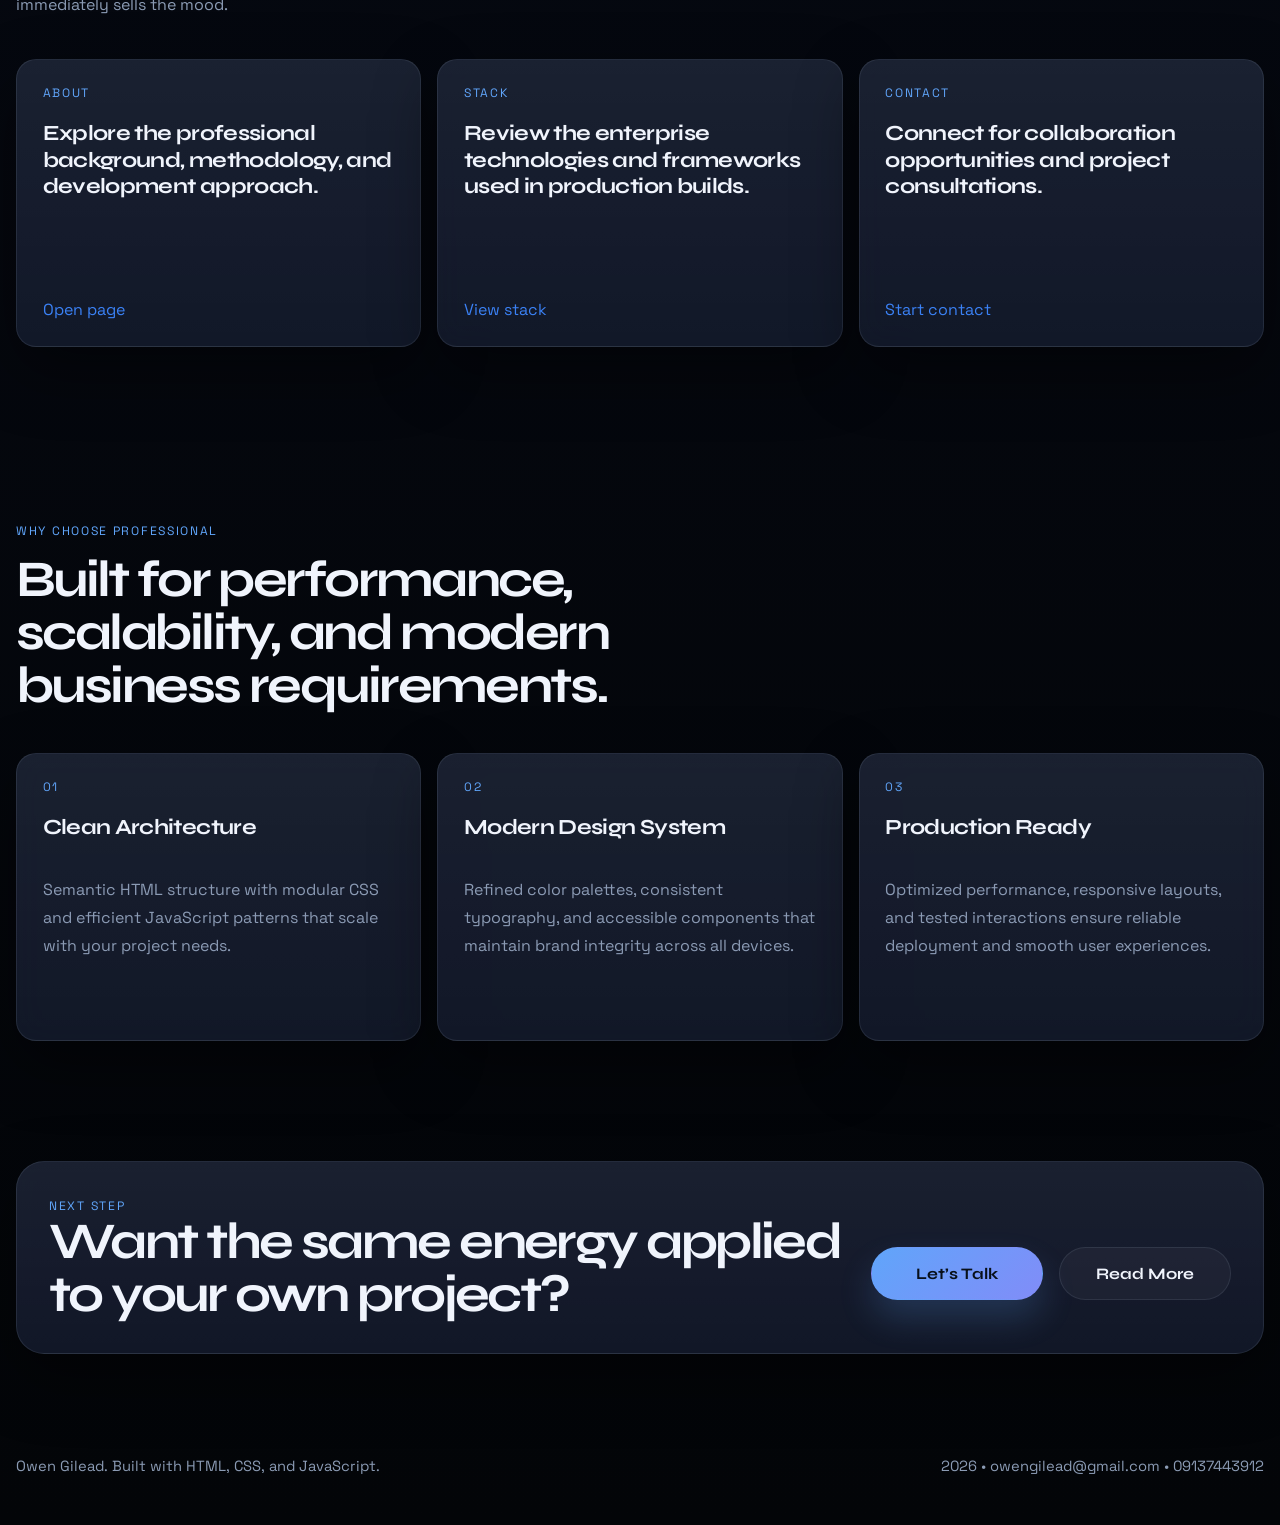
==== commit 80cb60ed: "**Upgrade UI to Professional Design** - **index.html**: Updated hero section content to emphasize pr" ====
--- a/index.html
+++ b/index.html
@@ -113,19 +113,19 @@
         <div class="hero-copy" data-reveal="up">
           <div class="eyebrow">
             <span class="status-dot"></span>
-            Grok-inspired interface energy
+            Professional Development Portfolio
           </div>
 
           <h1>
-            Dark, electric, cinematic
-            <span class="headline-accent">digital presence</span>
-            for a modern developer.
+            Building modern,
+            <span class="headline-accent">scalable solutions</span>
+            for the digital age.
           </h1>
 
           <p class="hero-text">
-            Owen Gilead creates sharp interfaces with HTML, CSS, JavaScript,
-            Python, Java, Git, Vercel, Neon Postgres, and SQL, blending premium
-            motion, expressive UI, and a cleaner full-stack experience.
+            Owen Gilead delivers enterprise-grade interfaces with HTML, CSS, JavaScript,
+            Python, Java, Git, Vercel, Neon Postgres, and SQL—combining clean architecture,
+            responsive design, and production-ready full-stack development.
           </p>
 
           <div class="hero-actions">
@@ -165,12 +165,12 @@
               <div class="beam"></div>
 
               <article class="hud-card" data-float>
-                <span class="hud-label">UI Signal</span>
-                <strong>Layered gradients, glass panels, and cinematic motion.</strong>
+                <span class="hud-label">Professional UI</span>
+                <strong>Clean layouts, refined typography, and enterprise-ready components.</strong>
               </article>
 
               <article class="hud-card hud-card-secondary" data-float style="--float-delay: -2.2s;">
-                <span class="hud-label">Stack</span>
+                <span class="hud-label">Tech Stack</span>
                 <strong>HTML, CSS, JS, Python, Java, Git, Vercel, Neon, SQL</strong>
               </article>
             </div>
@@ -193,18 +193,18 @@
       <section class="section signal-strip" data-reveal="up">
         <div class="marquee">
           <div class="marquee-track">
-            <span>Dark UI</span>
-            <span>Electric Color</span>
-            <span>Motion Systems</span>
+            <span>Clean Code</span>
+            <span>Modern Design</span>
             <span>Responsive Layouts</span>
-            <span>Animated Backgrounds</span>
-            <span>Frontend Craft</span>
-            <span>Dark UI</span>
-            <span>Electric Color</span>
-            <span>Motion Systems</span>
+            <span>Performance First</span>
+            <span>Scalable Solutions</span>
+            <span>Production Ready</span>
+            <span>Clean Code</span>
+            <span>Modern Design</span>
             <span>Responsive Layouts</span>
-            <span>Animated Backgrounds</span>
-            <span>Frontend Craft</span>
+            <span>Performance First</span>
+            <span>Scalable Solutions</span>
+            <span>Production Ready</span>
           </div>
         </div>
       </section>
@@ -222,19 +222,19 @@
         <div class="page-card-grid">
           <a class="nav-card card-tilt" href="about.html" data-reveal="up">
             <span class="card-tag">About</span>
-            <h3>See the design mindset, workflow, and creative direction.</h3>
+            <h3>Explore the professional background, methodology, and development approach.</h3>
             <span class="card-arrow">Open page</span>
           </a>
 
           <a class="nav-card card-tilt" href="stack.html" data-reveal="up" data-delay="100">
             <span class="card-tag">Stack</span>
-            <h3>Explore the technologies and capabilities behind the interface.</h3>
+            <h3>Review the enterprise technologies and frameworks used in production builds.</h3>
             <span class="card-arrow">View stack</span>
           </a>
 
           <a class="nav-card card-tilt" href="contact.html" data-reveal="up" data-delay="180">
             <span class="card-tag">Contact</span>
-            <h3>Reach out by email or phone and kick off the next build.</h3>
+            <h3>Connect for collaboration opportunities and project consultations.</h3>
             <span class="card-arrow">Start contact</span>
           </a>
         </div>
@@ -242,35 +242,35 @@
 
       <section class="section">
         <div class="section-heading" data-reveal="up">
-          <span class="section-kicker">Why It Feels Premium</span>
-          <h2>More than a color change, this redesign adds rhythm, depth, and live motion.</h2>
+          <span class="section-kicker">Why Choose Professional</span>
+          <h2>Built for performance, scalability, and modern business requirements.</h2>
         </div>
 
         <div class="feature-grid">
           <article class="feature-card card-tilt" data-reveal="up">
             <span class="feature-number">01</span>
-            <h3>Animated Background System</h3>
+            <h3>Clean Architecture</h3>
             <p>
-              A canvas-driven backdrop creates a lightweight video-like effect
-              with drifting particles, signal lines, and layered glow.
+              Semantic HTML structure with modular CSS and efficient JavaScript
+              patterns that scale with your project needs.
             </p>
           </article>
 
           <article class="feature-card card-tilt" data-reveal="up" data-delay="100">
             <span class="feature-number">02</span>
-            <h3>Sharper Color Story</h3>
+            <h3>Modern Design System</h3>
             <p>
-              Cyan, ember, and acid-lime accents shift the site away from a basic
-              look into something darker, bolder, and more futuristic.
+              Refined color palettes, consistent typography, and accessible
+              components that maintain brand integrity across all devices.
             </p>
           </article>
 
           <article class="feature-card card-tilt" data-reveal="up" data-delay="180">
             <span class="feature-number">03</span>
-            <h3>More Motion Layers</h3>
+            <h3>Production Ready</h3>
             <p>
-              Marquee ribbons, hover magnetism, card tilt, loading fade, scroll
-              reveals, and glowing orbit shapes all work together.
+              Optimized performance, responsive layouts, and tested interactions
+              ensure reliable deployment and smooth user experiences.
             </p>
           </article>
         </div>
--- a/styles.css
+++ b/styles.css
@@ -1,40 +1,40 @@
 :root {
-  --bg: #050816;
-  --bg-deep: #03050d;
-  --surface: rgba(9, 16, 31, 0.76);
-  --surface-strong: rgba(12, 20, 38, 0.92);
-  --text: #edf5ff;
-  --muted: #90a2c4;
-  --line: rgba(135, 185, 255, 0.18);
-  --accent: #72e7ff;
-  --accent-strong: #ff915d;
-  --accent-alt: #ccff70;
-  --accent-glow: rgba(114, 231, 255, 0.24);
-  --shadow: 0 28px 80px rgba(0, 0, 0, 0.34);
-  --radius-xl: 32px;
-  --radius-lg: 24px;
-  --max-width: 1200px;
-  --ease-out: cubic-bezier(0.22, 1, 0.36, 1);
+  --bg: #0a0e1a;
+  --bg-deep: #050810;
+  --surface: rgba(15, 23, 42, 0.82);
+  --surface-strong: rgba(18, 26, 48, 0.94);
+  --text: #f0f4fc;
+  --muted: #8b9bb4;
+  --line: rgba(148, 163, 184, 0.14);
+  --accent: #60a5fa;
+  --accent-strong: #3b82f6;
+  --accent-alt: #818cf8;
+  --accent-glow: rgba(96, 165, 250, 0.28);
+  --shadow: 0 24px 64px rgba(0, 0, 0, 0.42);
+  --radius-xl: 28px;
+  --radius-lg: 20px;
+  --max-width: 1280px;
+  --ease-out: cubic-bezier(0.16, 1, 0.3, 1);
 }
 
 body.page-home {
-  --accent: #72e7ff;
-  --accent-strong: #ff915d;
+  --accent: #60a5fa;
+  --accent-strong: #3b82f6;
 }
 
 body.page-about {
-  --accent: #86ecff;
-  --accent-strong: #ff8d73;
+  --accent: #7dd3fc;
+  --accent-strong: #38bdf8;
 }
 
 body.page-stack {
-  --accent: #74d8ff;
-  --accent-strong: #ffb45d;
+  --accent: #818cf8;
+  --accent-strong: #6366f1;
 }
 
 body.page-contact {
-  --accent: #79ffd6;
-  --accent-strong: #ff8665;
+  --accent: #34d399;
+  --accent-strong: #10b981;
 }
 
 *,
@@ -52,9 +52,9 @@
   margin: 0;
   min-height: 100vh;
   background:
-    radial-gradient(circle at 15% 10%, rgba(114, 231, 255, 0.09), transparent 26%),
-    radial-gradient(circle at 84% 16%, rgba(255, 145, 93, 0.11), transparent 28%),
-    linear-gradient(180deg, #08101d 0%, #050816 44%, #03050d 100%);
+    radial-gradient(circle at 20% 15%, rgba(96, 165, 250, 0.08), transparent 30%),
+    radial-gradient(circle at 80% 25%, rgba(129, 140, 248, 0.08), transparent 32%),
+    linear-gradient(180deg, #0a0e1a 0%, #050810 44%, #030508 100%);
   color: var(--text);
   font-family: "Space Grotesk", "Segoe UI", sans-serif;
   overflow-x: hidden;
@@ -127,7 +127,7 @@
   height: 32rem;
   top: -6rem;
   right: -5rem;
-  background: radial-gradient(circle, rgba(114, 231, 255, 0.28), transparent 64%);
+  background: radial-gradient(circle, rgba(96, 165, 250, 0.22), transparent 64%);
   animation: auroraShift 18s ease-in-out infinite alternate;
 }
 
@@ -136,7 +136,7 @@
   height: 28rem;
   left: -8rem;
   top: 30rem;
-  background: radial-gradient(circle, rgba(255, 145, 93, 0.22), transparent 60%);
+  background: radial-gradient(circle, rgba(129, 140, 248, 0.18), transparent 60%);
   animation: auroraShift 22s ease-in-out infinite alternate-reverse;
 }
 
@@ -147,10 +147,10 @@
 
 .grid-wash {
   z-index: -4;
-  opacity: 0.24;
+  opacity: 0.18;
   background-image:
-    linear-gradient(rgba(114, 231, 255, 0.08) 1px, transparent 1px),
-    linear-gradient(90deg, rgba(114, 231, 255, 0.08) 1px, transparent 1px);
+    linear-gradient(rgba(96, 165, 250, 0.06) 1px, transparent 1px),
+    linear-gradient(90deg, rgba(96, 165, 250, 0.06) 1px, transparent 1px);
   background-size: 92px 92px;
   mask-image: radial-gradient(circle at center, black 35%, transparent 95%);
 }
@@ -169,7 +169,7 @@
   top: 0;
   z-index: -2;
   border-radius: 50%;
-  background: radial-gradient(circle, rgba(114, 231, 255, 0.13), transparent 68%);
+  background: radial-gradient(circle, rgba(96, 165, 250, 0.12), transparent 68%);
   transform: translate(-50%, -50%);
   opacity: 0;
   transition: opacity 240ms ease;
@@ -222,7 +222,7 @@
   height: 3.2rem;
   display: block;
   flex: 0 0 auto;
-  filter: drop-shadow(0 0 18px rgba(114, 231, 255, 0.18));
+  filter: drop-shadow(0 0 18px rgba(96, 165, 250, 0.18));
 }
 
 .brand-mark svg {
@@ -408,17 +408,17 @@
   padding: 1rem 1.45rem;
   border-radius: 999px;
   background: linear-gradient(135deg, var(--accent), var(--accent-alt));
-  color: #041017;
+  color: #08101a;
   border: 1px solid transparent;
   font-weight: 700;
-  box-shadow: 0 18px 34px rgba(114, 231, 255, 0.16);
+  box-shadow: 0 18px 34px rgba(96, 165, 250, 0.20);
   transition: transform 240ms var(--ease-out), box-shadow 240ms var(--ease-out), filter 240ms ease;
 }
 
 .button:hover,
 .button:focus-visible {
   transform: translateY(-2px);
-  box-shadow: 0 20px 46px rgba(114, 231, 255, 0.18);
+  box-shadow: 0 20px 46px rgba(96, 165, 250, 0.24);
   filter: saturate(1.05);
 }
 
@@ -484,7 +484,7 @@
   content: "";
   position: absolute;
   inset: 0;
-  background: radial-gradient(circle at 20% 18%, rgba(114, 231, 255, 0.12), transparent 24%), radial-gradient(circle at 84% 72%, rgba(255, 145, 93, 0.14), transparent 26%);
+  background: radial-gradient(circle at 20% 18%, rgba(96, 165, 250, 0.10), transparent 24%), radial-gradient(circle at 84% 72%, rgba(129, 140, 248, 0.10), transparent 26%);
   pointer-events: none;
 }
 
@@ -513,17 +513,17 @@
   min-height: 30rem;
   border-radius: calc(var(--radius-xl) - 10px);
   overflow: hidden;
-  border: 1px solid rgba(255, 255, 255, 0.08);
-  background: radial-gradient(circle at center, rgba(114, 231, 255, 0.12), transparent 28%), linear-gradient(180deg, rgba(8, 15, 29, 0.96), rgba(5, 8, 16, 0.84));
+  border: 1px solid rgba(255, 255, 255, 0.06);
+  background: radial-gradient(circle at center, rgba(96, 165, 250, 0.10), transparent 28%), linear-gradient(180deg, rgba(10, 14, 26, 0.96), rgba(5, 8, 16, 0.84));
 }
 
 .motion-scene::before {
   content: "";
   position: absolute;
   inset: 0;
-  background-image: linear-gradient(rgba(114, 231, 255, 0.1) 1px, transparent 1px), linear-gradient(90deg, rgba(114, 231, 255, 0.1) 1px, transparent 1px);
+  background-image: linear-gradient(rgba(96, 165, 250, 0.08) 1px, transparent 1px), linear-gradient(90deg, rgba(96, 165, 250, 0.08) 1px, transparent 1px);
   background-size: 50px 50px;
-  opacity: 0.35;
+  opacity: 0.28;
   mask-image: radial-gradient(circle at center, black 28%, transparent 90%);
 }
 
@@ -537,8 +537,8 @@
 }
 
 .ring {
-  border: 1px solid rgba(114, 231, 255, 0.2);
-  box-shadow: inset 0 0 30px rgba(114, 231, 255, 0.08), 0 0 30px rgba(114, 231, 255, 0.08);
+  border: 1px solid rgba(96, 165, 250, 0.18);
+  box-shadow: inset 0 0 30px rgba(96, 165, 250, 0.06), 0 0 30px rgba(96, 165, 250, 0.06);
 }
 
 .ring-a {
@@ -550,7 +550,7 @@
 .ring-b {
   width: 20rem;
   height: 20rem;
-  border-color: rgba(255, 145, 93, 0.18);
+  border-color: rgba(129, 140, 248, 0.16);
   animation: spinReverse 22s linear infinite;
 }
 
@@ -558,7 +558,7 @@
   width: 27rem;
   height: 27rem;
   border-style: dashed;
-  border-color: rgba(204, 255, 112, 0.16);
+  border-color: rgba(165, 180, 252, 0.14);
   animation: spinSlow 30s linear infinite;
 }
 
@@ -569,21 +569,21 @@
 .pulse-a {
   width: 7rem;
   height: 7rem;
-  background: radial-gradient(circle, rgba(114, 231, 255, 0.44), transparent 72%);
+  background: radial-gradient(circle, rgba(96, 165, 250, 0.38), transparent 72%);
   animation: pulseBloom 4s ease-in-out infinite;
 }
 
 .pulse-b {
   width: 12rem;
   height: 12rem;
-  background: radial-gradient(circle, rgba(255, 145, 93, 0.2), transparent 74%);
+  background: radial-gradient(circle, rgba(129, 140, 248, 0.18), transparent 74%);
   animation: pulseBloom 6s ease-in-out infinite reverse;
 }
 
 .beam {
   width: 160%;
   height: 18rem;
-  background: linear-gradient(90deg, transparent 0, rgba(114, 231, 255, 0.12) 50%, transparent 100%);
+  background: linear-gradient(90deg, transparent 0, rgba(96, 165, 250, 0.10) 50%, transparent 100%);
   transform: translate(-50%, -50%) rotate(-14deg);
   animation: beamSweep 9s linear infinite;
 }
@@ -822,7 +822,7 @@
   height: 100%;
   border-radius: inherit;
   background: linear-gradient(90deg, var(--accent), var(--accent-strong), var(--accent-alt));
-  box-shadow: 0 0 26px rgba(114, 231, 255, 0.18);
+  box-shadow: 0 0 26px rgba(96, 165, 250, 0.18);
 }
 
 .contact-column {
@@ -881,9 +881,9 @@
 .field input:focus,
 .field select:focus,
 .field textarea:focus {
-  border-color: rgba(114, 231, 255, 0.4);
+  border-color: rgba(96, 165, 250, 0.45);
   background: rgba(255, 255, 255, 0.07);
-  box-shadow: 0 0 0 4px rgba(114, 231, 255, 0.08);
+  box-shadow: 0 0 0 4px rgba(96, 165, 250, 0.08);
 }
 
 .field textarea {
@@ -945,7 +945,7 @@
 .feature-card:hover,
 .value-card:hover,
 .tech-card:hover {
-  border-color: rgba(114, 231, 255, 0.26);
+  border-color: rgba(96, 165, 250, 0.32);
 }
 
 @keyframes auroraShift {
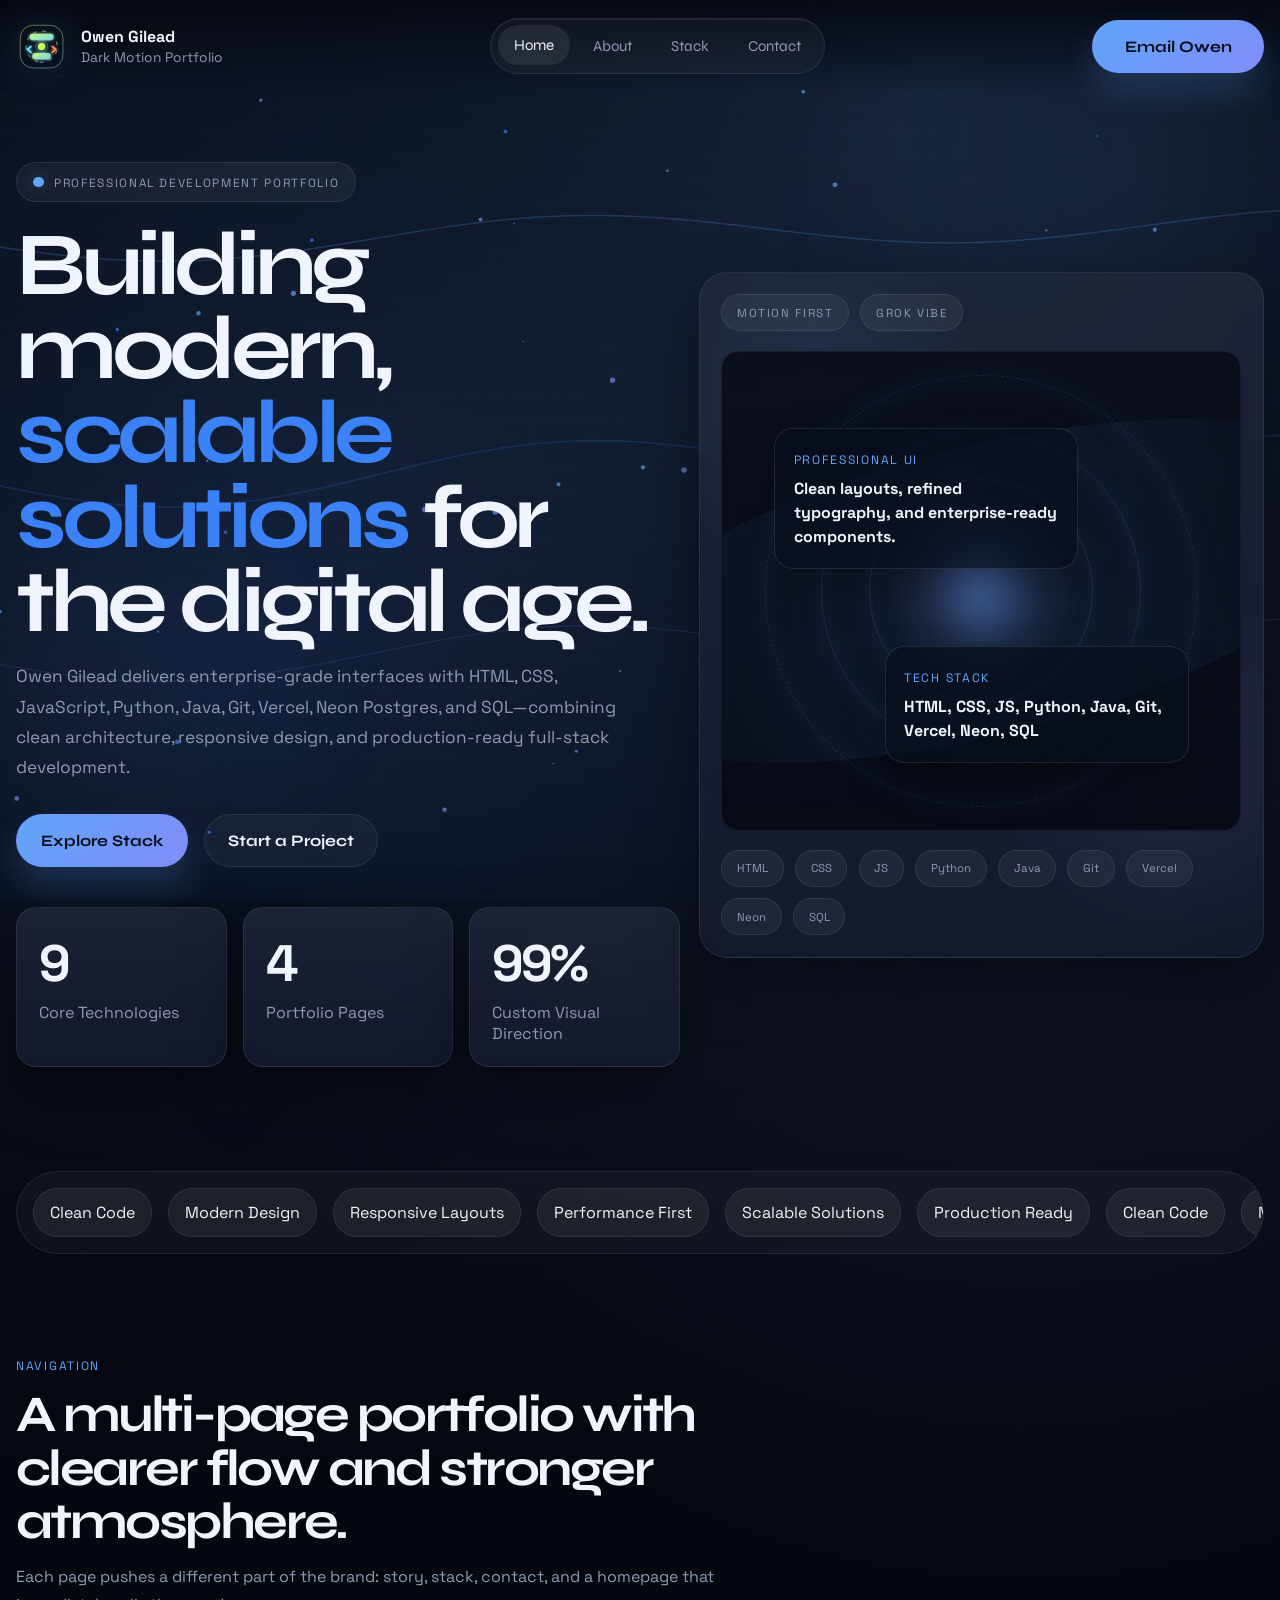
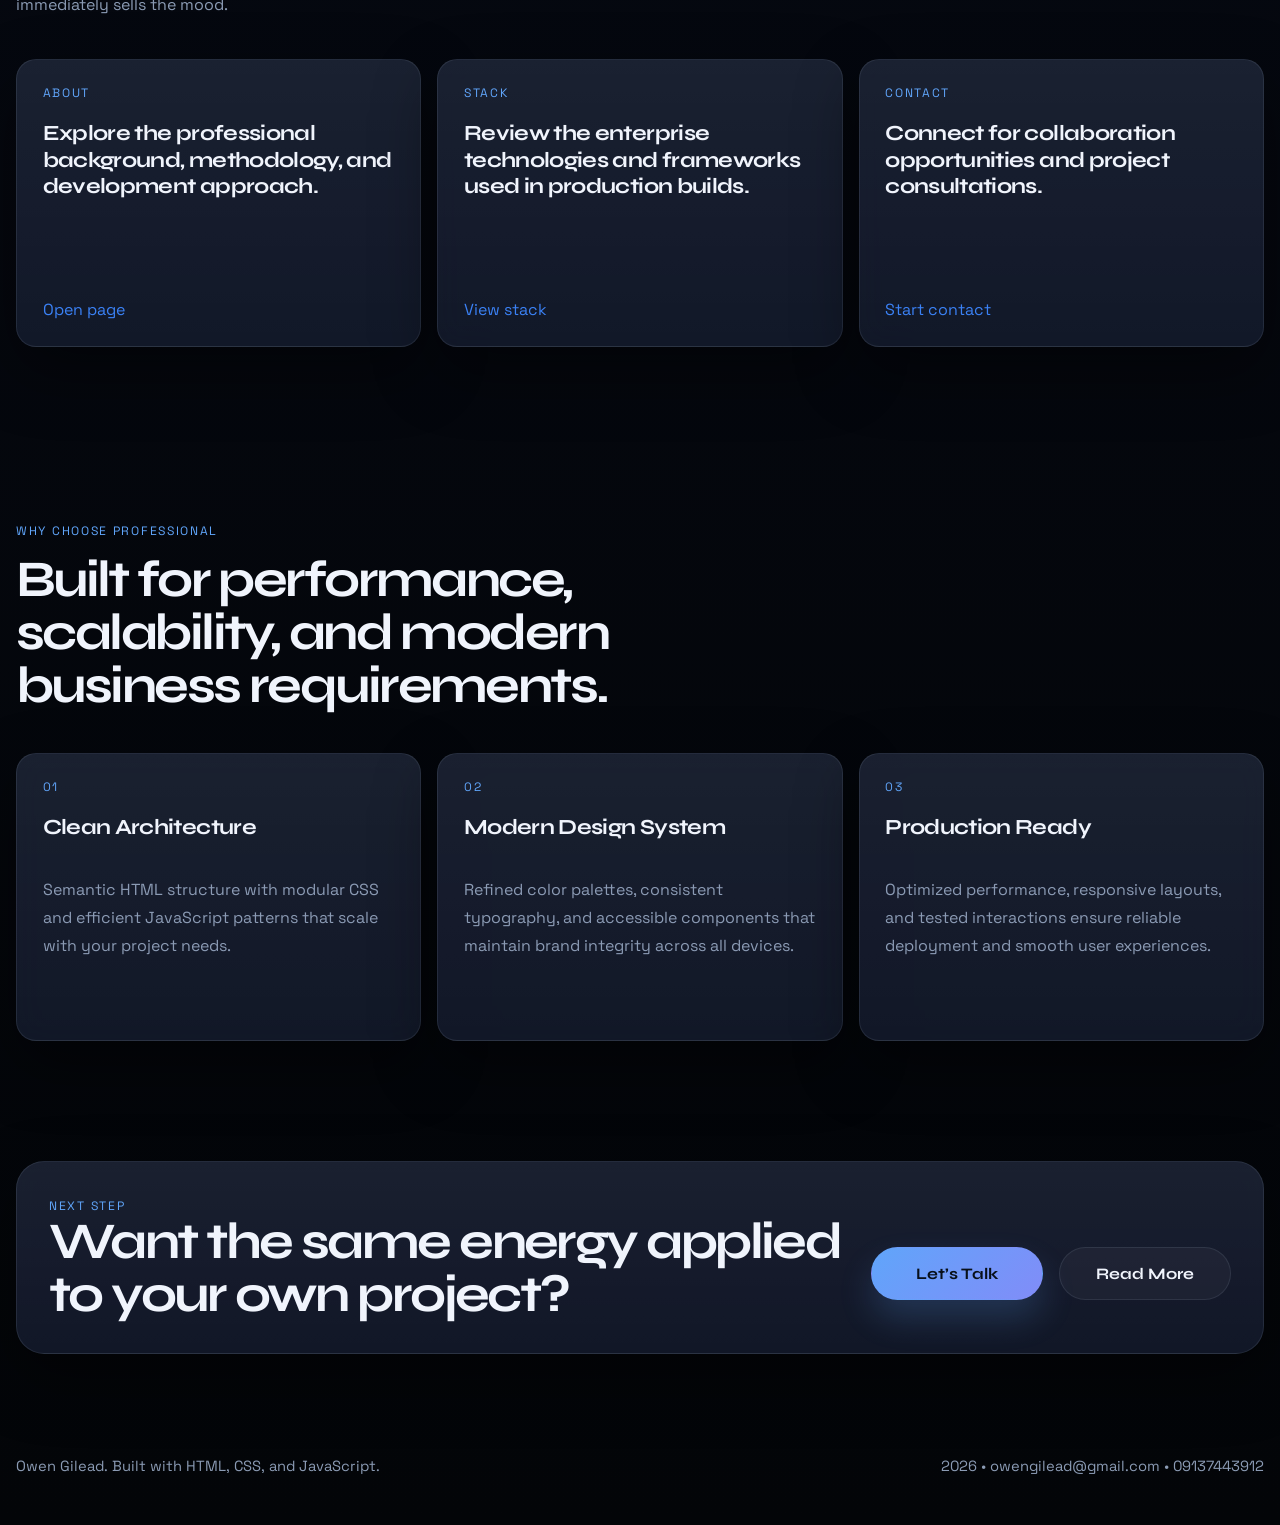
==== commit 3c0c83b1: "update branch" ====
--- a/index.html
+++ b/index.html
@@ -94,14 +94,6 @@
       </nav>
 
       <div class="header-actions">
-        <a
-          class="button button-ghost magnetic"
-          href="https://github.com/gilead60-cmd"
-          target="_blank"
-          rel="noreferrer"
-        >
-          View GitHub
-        </a>
         <a class="button magnetic" href="mailto:owengilead@gmail.com">
           Email Owen
         </a>
